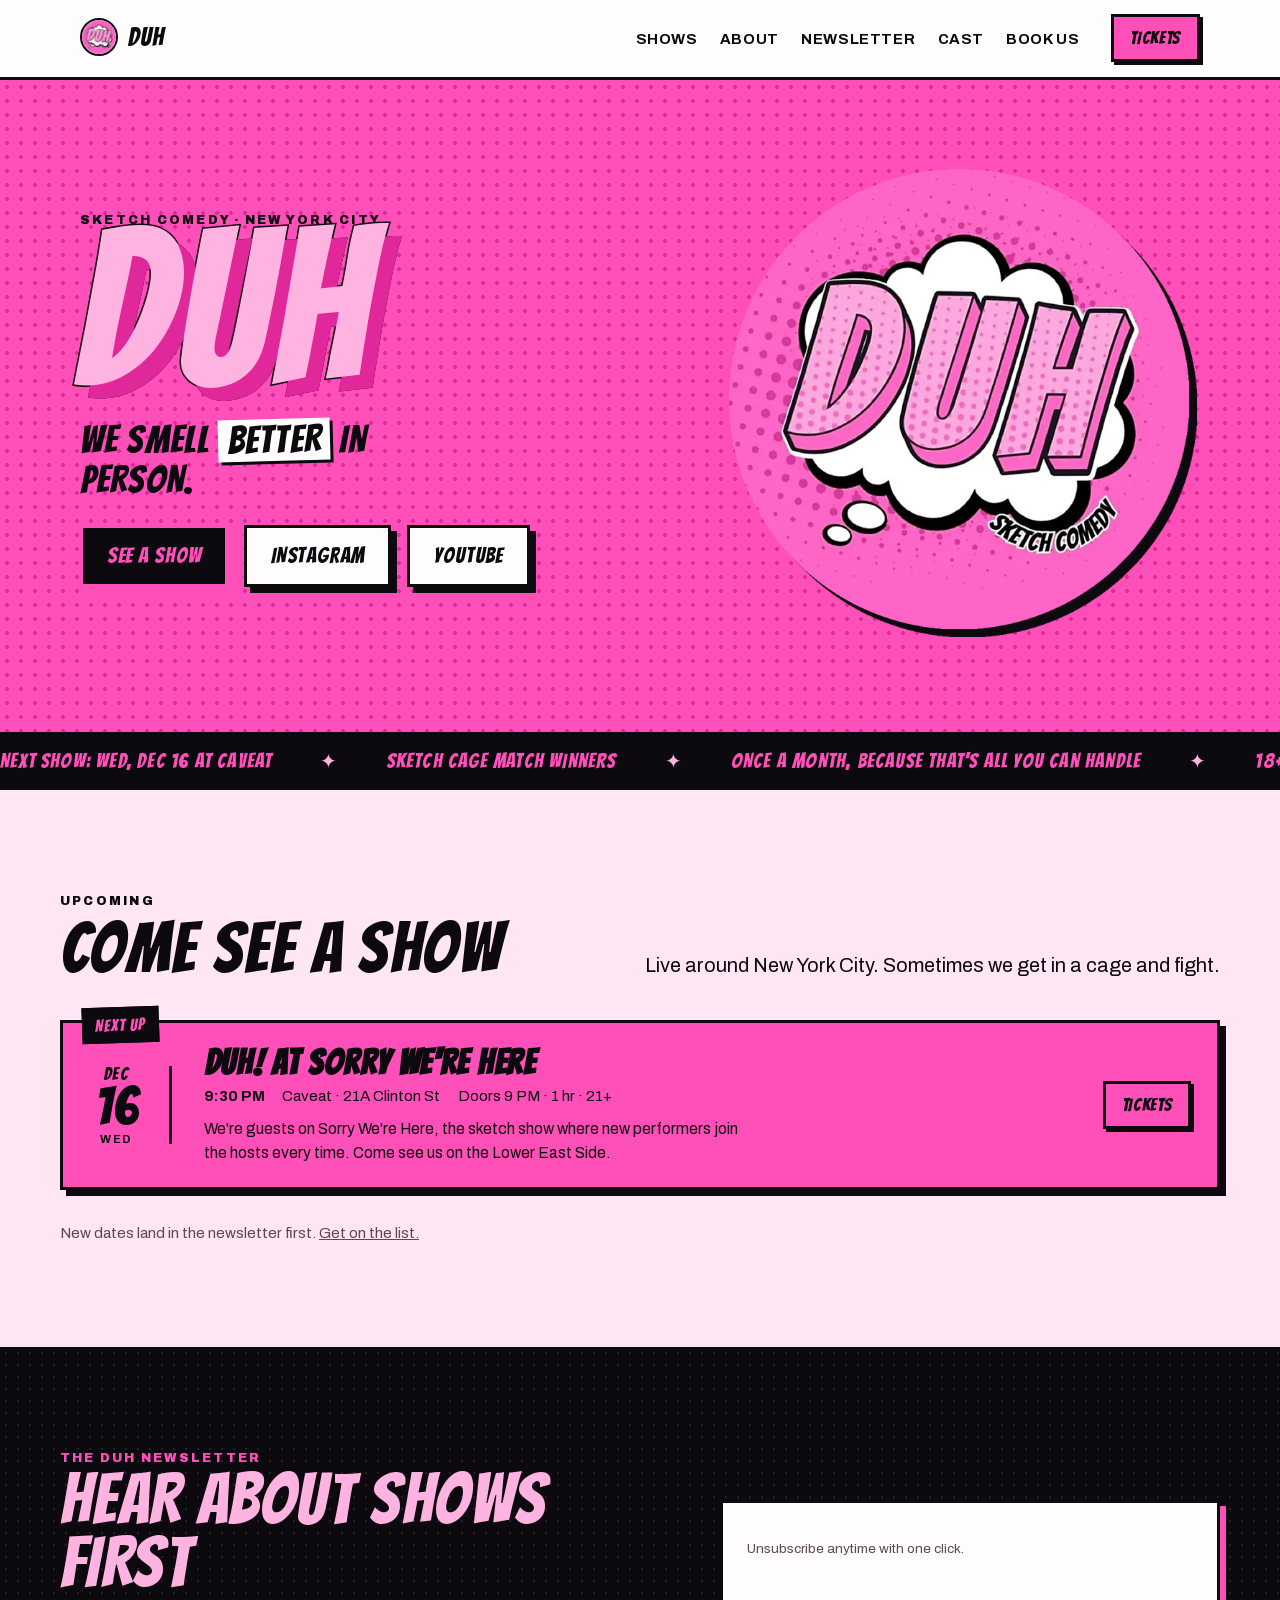
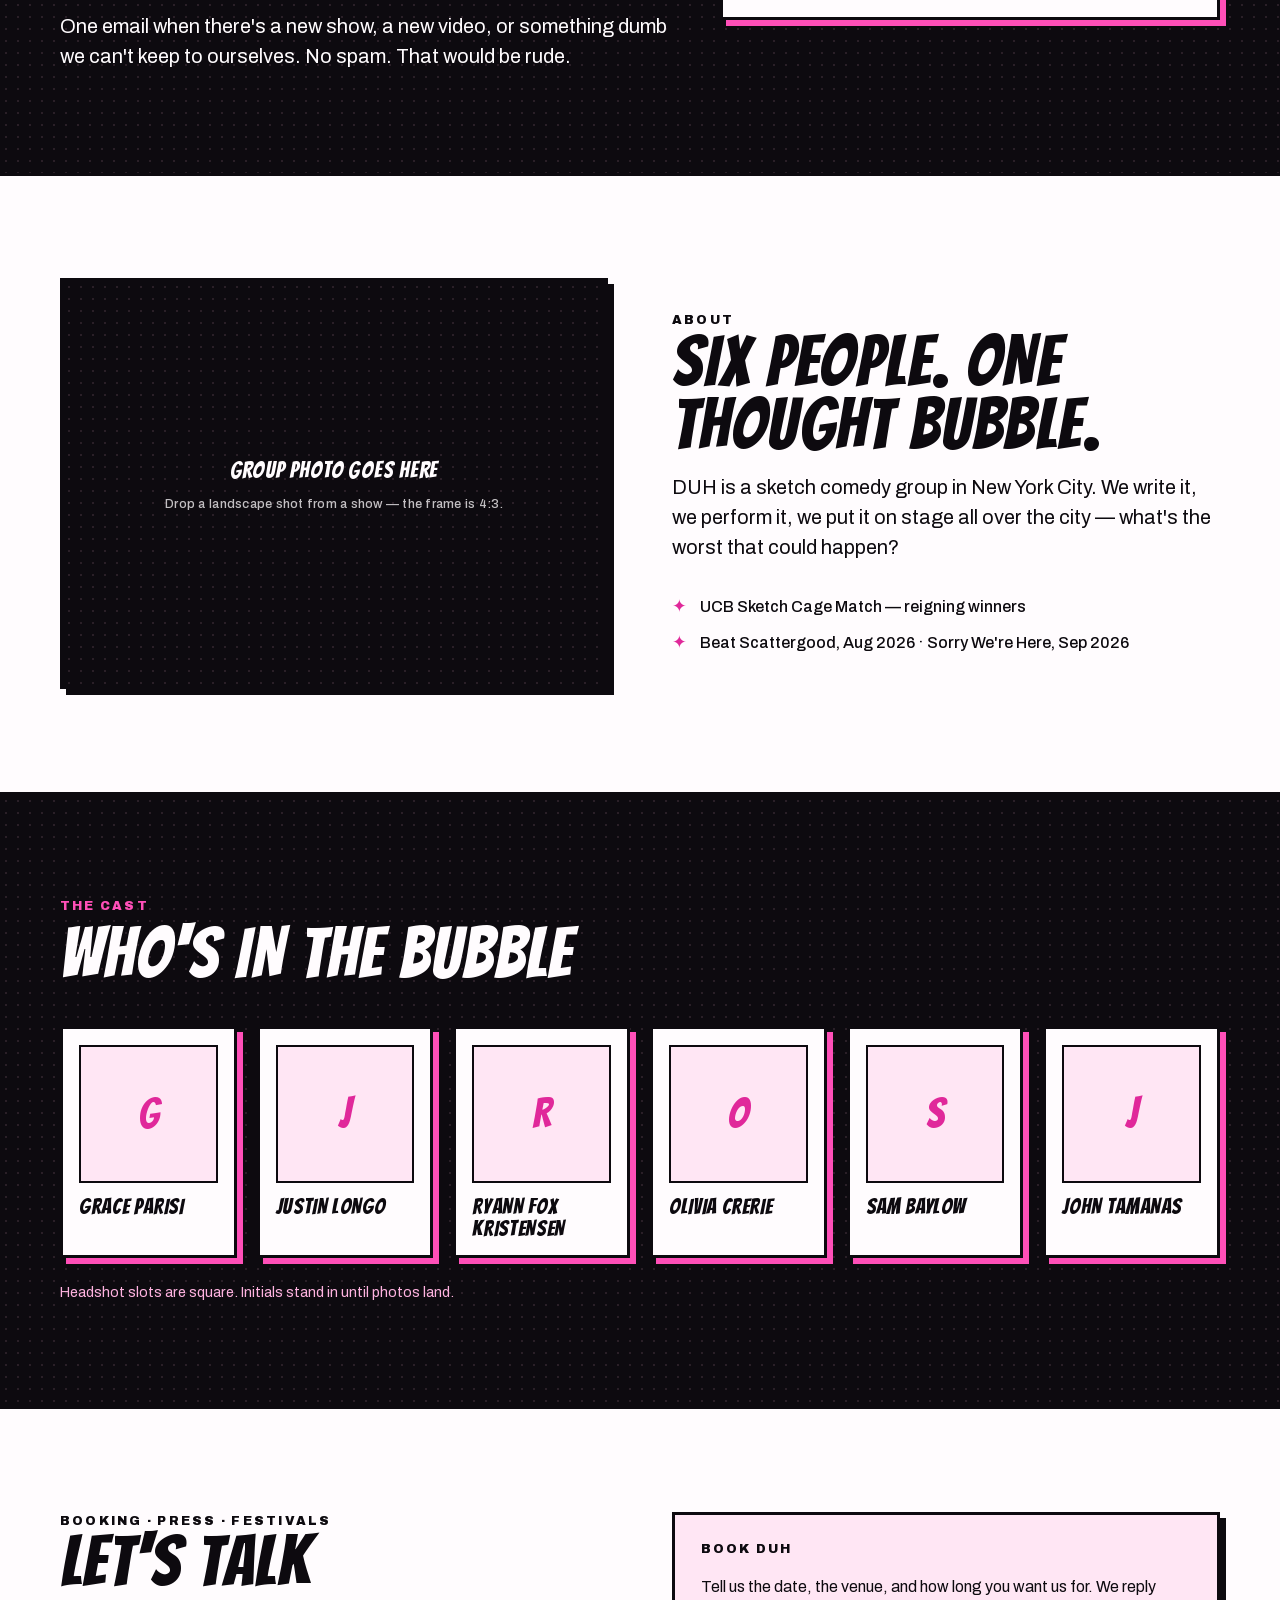
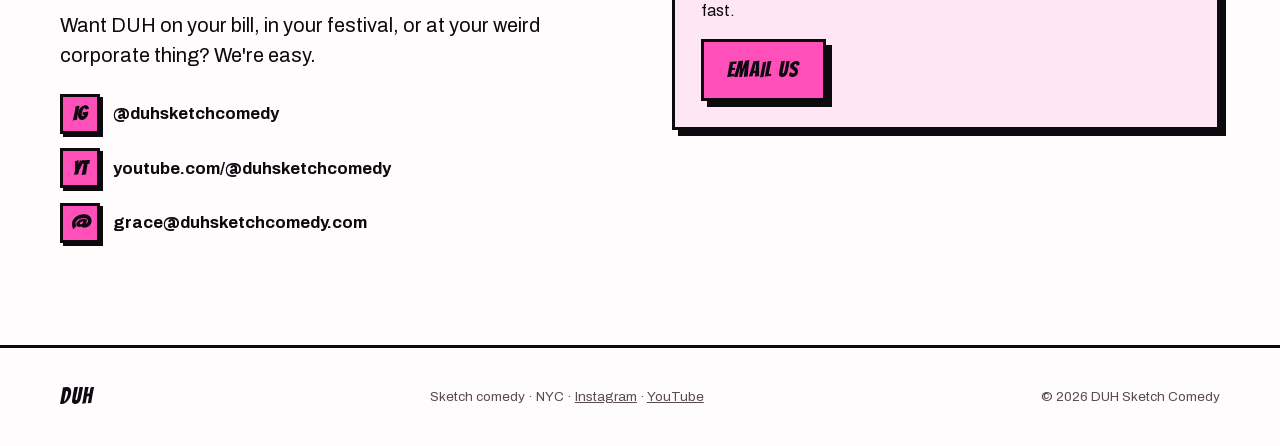
==== index.html @ 2ca90cf0 "Blog backend, hidden until the first post Posts are markdown files in posts/ listed in posts/posts.j" ====
<!doctype html>
<html lang="en">
<head>
<meta charset="utf-8">
<meta name="viewport" content="width=device-width, initial-scale=1">
<title>DUH — Sketch Comedy, NYC</title>
<meta name="description" content="DUH is a sketch comedy group in New York City. We smell better in person.">
<meta property="og:title" content="DUH — Sketch Comedy">
<meta property="og:description" content="We smell better in person. Sketch comedy, live in New York City.">
<link rel="icon" href="assets/favicon.png">
<meta name="theme-color" content="#FF4FB8">
<meta property="og:type" content="website">
<!-- Site address: duhsketchcomedy.com. Link previews need the full address. -->
<meta property="og:url" content="https://duhsketchcomedy.com/">
<meta property="og:image" content="https://duhsketchcomedy.com/assets/share.jpg">
<meta name="twitter:card" content="summary_large_image">
<link rel="preload" href="assets/bangers.woff2" as="font" type="font/woff2" crossorigin>
<link rel="preload" href="assets/archivo.woff2" as="font" type="font/woff2" crossorigin>
<style>
@font-face{font-family:'Archivo';font-style:normal;font-weight:400 900;font-stretch:100%;font-display:swap;src:url(assets/archivo.woff2) format('woff2');unicode-range:U+0000-00FF, U+0131, U+0152-0153, U+02BB-02BC, U+02C6, U+02DA, U+02DC, U+0304, U+0308, U+0329, U+2000-206F, U+20AC, U+2122, U+2191, U+2193, U+2212, U+2215, U+FEFF, U+FFFD}
@font-face{font-family:'Archivo';font-style:italic;font-weight:400;font-stretch:100%;font-display:swap;src:url(assets/archivo-italic.woff2) format('woff2');unicode-range:U+0000-00FF, U+0131, U+0152-0153, U+02BB-02BC, U+02C6, U+02DA, U+02DC, U+0304, U+0308, U+0329, U+2000-206F, U+20AC, U+2122, U+2191, U+2193, U+2212, U+2215, U+FEFF, U+FFFD}
@font-face{font-family:'Bangers';font-style:normal;font-weight:400;font-display:swap;src:url(assets/bangers.woff2) format('woff2');unicode-range:U+0000-00FF, U+0131, U+0152-0153, U+02BB-02BC, U+02C6, U+02DA, U+02DC, U+0304, U+0308, U+0329, U+2000-206F, U+20AC, U+2122, U+2191, U+2193, U+2212, U+2215, U+FEFF, U+FFFD}
</style>
<style>
/* ── tokens ─────────────────────────────────────────────────── */
:root{
  --pink:      #FF4FB8;   /* logo hot pink */
  --pink-deep: #E0289A;   /* halftone dot pink */
  --pink-pale: #FFB3E0;   /* letter fill */
  --pink-bg:   #FFE6F4;
  --ink:       #0D0A0F;
  --paper:     #FFFCFE;
  --muted:     #5A4A55;
  --line:      #0D0A0F;
  --lw:        3px;       /* comic outline weight */
  --shadow:    6px 6px 0 var(--ink);
  --shadow-sm: 3px 3px 0 var(--ink);
  --display:   'Bangers', 'Impact', sans-serif;
  --body:      'Archivo', system-ui, sans-serif;
  --max:       1160px;
}
*{box-sizing:border-box;margin:0;padding:0}
html{scroll-behavior:smooth;-webkit-text-size-adjust:100%}
@media (prefers-reduced-motion:reduce){html{scroll-behavior:auto}}
body{font-family:var(--body);color:var(--ink);background:var(--paper);line-height:1.5;overflow-x:hidden}
img{display:block;max-width:100%}
a{color:inherit}
::selection{background:var(--ink);color:var(--pink)}

/* halftone texture — the logo's dot field, as a CSS pattern */
.halftone{
  background-color:var(--pink);
  background-image:radial-gradient(var(--pink-deep) 1.6px, transparent 1.7px);
  background-size:14px 14px;
}
.halftone-dark{
  background-color:var(--ink);
  background-image:radial-gradient(#2a1f27 1.4px, transparent 1.5px);
  background-size:12px 12px;
}

/* ── type ───────────────────────────────────────────────────── */
.display{
  font-family:var(--display);
  font-weight:400;
  letter-spacing:.02em;
  line-height:.9;
  text-transform:uppercase;
}
/* comic outlined text: pale fill, ink stroke, hard pink drop */
.comic{
  color:var(--pink-pale);
  -webkit-text-stroke:var(--lw) var(--ink);
  paint-order:stroke fill;
  text-shadow:.06em .06em 0 var(--pink-deep), .06em .06em 0 var(--ink);
}
@supports not (paint-order:stroke fill){ .comic{-webkit-text-stroke:0;color:var(--ink)} }
.eyebrow{
  font-family:var(--body);font-weight:900;font-size:.78rem;letter-spacing:.18em;text-transform:uppercase;
}
h2.display{font-size:clamp(2.6rem,6vw,4.4rem)}
p.lede{font-size:clamp(1.05rem,1.6vw,1.25rem);max-width:56ch;text-wrap:pretty}

/* ── buttons ────────────────────────────────────────────────── */
.btn{
  display:inline-flex;align-items:center;gap:.5em;
  font-family:var(--display);font-size:1.35rem;letter-spacing:.04em;text-transform:uppercase;
  padding:.55em 1.1em;min-height:48px;
  background:var(--pink);color:var(--ink);text-decoration:none;
  border:var(--lw) solid var(--ink);box-shadow:var(--shadow);
  transition:transform .12s ease, box-shadow .12s ease;
  cursor:pointer;
}
.btn:hover{transform:translate(-2px,-2px);box-shadow:8px 8px 0 var(--ink)}
.btn:active{transform:translate(3px,3px);box-shadow:3px 3px 0 var(--ink)}
.btn:focus-visible{outline:3px solid var(--ink);outline-offset:3px}
.btn.ghost{background:var(--paper)}
.btn.ink{background:var(--ink);color:var(--pink);border-color:var(--pink);box-shadow:6px 6px 0 var(--pink)}
.btn.ink:hover{box-shadow:8px 8px 0 var(--pink)}
.btn.sm{font-size:1.1rem;padding:.45em .9em;min-height:44px;box-shadow:var(--shadow-sm)}
.btn.sm:hover{box-shadow:5px 5px 0 var(--ink)}

/* ── nav ────────────────────────────────────────────────────── */
.nav{
  position:sticky;top:0;z-index:50;
  background:var(--paper);border-bottom:var(--lw) solid var(--ink);
}
.nav .in{max-width:var(--max);margin:0 auto;padding:.7rem 1.25rem;display:flex;align-items:center;gap:1.5rem}
.nav .brand{display:flex;align-items:center;gap:.6rem;text-decoration:none;font-family:var(--display);font-size:1.6rem;letter-spacing:.04em}
.nav .brand img{width:38px;height:38px;border-radius:50%;border:2px solid var(--ink)}
.nav ul{list-style:none;display:flex;gap:1.4rem;margin-left:auto;font-weight:700;font-size:.92rem;letter-spacing:.04em;text-transform:uppercase}
.nav a:not(.btn){text-decoration:none;padding:.25em 0;border-bottom:3px solid transparent}
.nav a:not(.btn):hover{border-bottom-color:var(--pink)}
.nav .cta{margin-left:.5rem}
@media (max-width:760px){ .nav ul{display:none} .nav .cta{margin-left:auto} }

/* ── hero ───────────────────────────────────────────────────── */
.hero{position:relative;border-bottom:var(--lw) solid var(--ink);overflow:hidden}
.hero .in{
  max-width:var(--max);margin:0 auto;padding:clamp(3rem,7vw,6rem) 1.25rem clamp(3.5rem,8vw,7rem);
  display:grid;grid-template-columns:1.1fr .9fr;gap:3rem;align-items:center;
}
.hero h1{font-size:clamp(5.5rem,17vw,15rem);line-height:.82;margin:-.05em 0 .1em -.03em}
.hero .tag{font-family:var(--display);font-size:clamp(1.5rem,3.2vw,2.4rem);letter-spacing:.03em;line-height:1;text-transform:uppercase;color:var(--ink);margin-bottom:1.6rem;max-width:18ch}
.hero .tag em{font-style:normal;background:var(--paper);padding:.05em .25em;box-shadow:var(--shadow-sm);display:inline-block;transform:rotate(-1.5deg)}
.hero .actions{display:flex;flex-wrap:wrap;gap:1rem}
.hero .bubble{position:relative;justify-self:center;width:min(100%,460px);aspect-ratio:1}
.hero .bubble img{width:100%;height:100%;object-fit:contain;filter:drop-shadow(8px 8px 0 var(--ink))}
@media (max-width:860px){
  .hero .in{grid-template-columns:1fr;gap:2rem}
  .hero .bubble{width:min(70vw,340px);order:-1}
}

/* next-show ticker under hero */
.ticker{
  background:var(--ink);color:var(--pink);border-bottom:var(--lw) solid var(--ink);
  font-family:var(--display);font-size:1.25rem;letter-spacing:.06em;text-transform:uppercase;
  overflow:hidden;white-space:nowrap;
}
.ticker .track{display:inline-flex;gap:3rem;padding:.55em 0;animation:slide 28s linear infinite;will-change:transform}
.ticker .track span::after{content:"✦";margin-left:3rem;color:var(--pink-pale)}
@keyframes slide{to{transform:translateX(-50%)}}
@media (prefers-reduced-motion:reduce){.ticker .track{animation:none;padding-left:1.25rem}}

/* ── sections ───────────────────────────────────────────────── */
section{padding:clamp(3.5rem,8vw,6.5rem) 1.25rem}
section .in{max-width:var(--max);margin:0 auto}
.section-head{display:flex;align-items:flex-end;justify-content:space-between;gap:2rem;margin-bottom:2.5rem;flex-wrap:wrap}
.section-head .eyebrow{margin-bottom:.4rem}

/* ── shows ──────────────────────────────────────────────────── */
.shows{background:var(--pink-bg)}
.show-list{list-style:none;display:grid;gap:1.25rem}
.show{
  display:grid;grid-template-columns:auto 1fr auto;gap:1.5rem 2rem;align-items:center;
  background:var(--paper);border:var(--lw) solid var(--ink);box-shadow:var(--shadow);padding:1.4rem 1.6rem;
  transition:transform .12s ease, box-shadow .12s ease;
}
.show:hover{transform:translate(-2px,-2px);box-shadow:8px 8px 0 var(--ink)}
.show.next{background:var(--pink);position:relative}
.show.next::before{
  content:"Next up";position:absolute;top:-1rem;left:1.2rem;
  font-family:var(--display);font-size:1.05rem;letter-spacing:.06em;text-transform:uppercase;
  background:var(--ink);color:var(--pink);padding:.15em .6em;border:var(--lw) solid var(--ink);transform:rotate(-2deg);
}
.show .date{
  font-family:var(--display);line-height:.9;text-align:center;min-width:5.2rem;
  border-right:var(--lw) solid var(--ink);padding-right:1.5rem;
}
.show .date .m{display:block;font-size:1.1rem;letter-spacing:.1em}
.show .date .d{display:block;font-size:3.4rem}
.show .date .w{display:block;font-family:var(--body);font-weight:700;font-size:.72rem;letter-spacing:.14em;text-transform:uppercase;color:var(--muted);margin-top:.2rem}
.show.next .date .w{color:var(--ink)}
.show h3{font-family:var(--display);font-size:clamp(1.6rem,3vw,2.2rem);letter-spacing:.02em;line-height:.95;text-transform:uppercase;margin-bottom:.35rem}
.show .meta{font-size:.95rem;color:var(--muted);display:flex;flex-wrap:wrap;gap:.35rem 1.1rem}
.show.next .meta{color:var(--ink)}
.show .meta strong{font-weight:700;color:var(--ink)}
.show .blurb{margin-top:.6rem;font-size:.98rem;max-width:60ch;text-wrap:pretty}
@media (max-width:640px){
  .show{grid-template-columns:auto 1fr;padding:1.2rem 1.2rem}
  .show .date{min-width:4.2rem;padding-right:1rem}
  .show .date .d{font-size:2.6rem}
  .show > .btn{grid-column:1/-1;justify-content:center}
}
.shows .foot{margin-top:2rem;display:flex;flex-wrap:wrap;gap:1rem;align-items:center;font-size:.95rem;color:var(--muted)}

/* ── about ──────────────────────────────────────────────────── */
.about .in{display:grid;grid-template-columns:1fr 1fr;gap:4rem;align-items:center}
.about .photo{
  aspect-ratio:4/3;border:var(--lw) solid var(--ink);box-shadow:var(--shadow);
  display:grid;place-items:center;text-align:center;padding:2rem;
  font-family:var(--display);font-size:1.4rem;letter-spacing:.04em;text-transform:uppercase;color:var(--paper);
}
.about .photo small{display:block;font-family:var(--body);font-weight:500;font-size:.8rem;letter-spacing:.02em;text-transform:none;opacity:.75;margin-top:.5rem}
.about .body p+p{margin-top:1rem}
.cred{margin-top:2rem;display:grid;gap:.6rem;padding-left:0;list-style:none}
.cred li{display:flex;gap:.8rem;align-items:baseline;font-weight:500}
.cred li::before{content:"✦";color:var(--pink-deep);font-size:1.1rem}
@media (max-width:860px){ .about .in{grid-template-columns:1fr;gap:2.5rem} }

/* ── cast ───────────────────────────────────────────────────── */
.cast{border-top:var(--lw) solid var(--ink);border-bottom:var(--lw) solid var(--ink)}
.cast .in{color:var(--paper)}
.cast .eyebrow{color:var(--pink)}
.cast-grid{display:grid;grid-template-columns:repeat(auto-fit,minmax(160px,1fr));gap:1.25rem;list-style:none}
.member{
  background:var(--paper);color:var(--ink);border:var(--lw) solid var(--ink);box-shadow:6px 6px 0 var(--pink);
  padding:1rem;transition:transform .12s ease, box-shadow .12s ease;
}
.member:hover{transform:translate(-2px,-2px) rotate(-1deg);box-shadow:8px 8px 0 var(--pink)}
.member .face{
  aspect-ratio:1;background:var(--pink-bg);border:2px solid var(--ink);margin-bottom:.8rem;
  display:grid;place-items:center;font-family:var(--display);font-size:2.6rem;color:var(--pink-deep);
}
.member .name{font-family:var(--display);font-size:1.35rem;letter-spacing:.03em;text-transform:uppercase;line-height:1}
.cast .note{margin-top:1.5rem;font-size:.9rem;color:var(--pink-pale)}

/* ── contact ────────────────────────────────────────────────── */
.contact .in{display:grid;grid-template-columns:1fr 1fr;gap:4rem;align-items:start}
.contact form{display:grid;gap:1rem}
.contact label{font-weight:700;font-size:.85rem;letter-spacing:.06em;text-transform:uppercase;display:grid;gap:.4rem}
.contact input,.contact textarea{
  font:inherit;font-size:1rem;padding:.75rem .9rem;border:var(--lw) solid var(--ink);background:var(--paper);
  box-shadow:var(--shadow-sm);width:100%;min-height:48px;
}
.contact textarea{min-height:140px;resize:vertical}
.contact input:focus,.contact textarea:focus{outline:none;box-shadow:var(--shadow-sm),0 0 0 3px var(--pink)}
.contact .hint{font-size:.85rem;color:var(--muted)}
.socials{list-style:none;display:grid;gap:.9rem;margin-top:1.5rem}
.socials a{display:flex;align-items:center;gap:.8rem;text-decoration:none;font-weight:700;font-size:1.05rem}
.socials a:hover{color:var(--pink-deep)}
.socials .ic{width:40px;height:40px;border:var(--lw) solid var(--ink);display:grid;place-items:center;background:var(--pink);box-shadow:var(--shadow-sm);font-family:var(--display);font-size:1.2rem}
@media (max-width:860px){ .contact .in{grid-template-columns:1fr;gap:2.5rem} }

/* ── footer ─────────────────────────────────────────────────── */
footer{border-top:var(--lw) solid var(--ink);padding:2rem 1.25rem;font-size:.85rem;color:var(--muted)}
footer .in{max-width:var(--max);margin:0 auto;display:flex;flex-wrap:wrap;justify-content:space-between;gap:1rem;align-items:center}
footer .word{font-family:var(--display);font-size:1.4rem;color:var(--ink);letter-spacing:.04em}

/* ── mailing list ───────────────────────────────────────────── */
.list{border-bottom:var(--lw) solid var(--ink)}
.list .in{display:grid;grid-template-columns:1.1fr .9fr;gap:3rem;align-items:center}
.list h2{color:var(--pink-pale)}
.list .lede{color:var(--paper);margin-top:1rem}
.signup{display:grid;gap:1rem;background:var(--paper);border:var(--lw) solid var(--ink);box-shadow:6px 6px 0 var(--pink);padding:1.5rem}
.signup label{font-weight:700;font-size:.85rem;letter-spacing:.06em;text-transform:uppercase;display:grid;gap:.4rem}
.signup input{font:inherit;font-size:1rem;padding:.75rem .9rem;border:var(--lw) solid var(--ink);background:var(--paper);box-shadow:var(--shadow-sm);width:100%;min-height:48px}
.signup input:focus{outline:none;box-shadow:var(--shadow-sm),0 0 0 3px var(--pink)}
.signup .hint{font-size:.85rem;color:var(--muted)}
.signup .msg{font-weight:700;min-height:1.5em}
.signup .msg.ok{color:#0a7a3a}.signup .msg.err{color:#b0003a}
.hp{position:absolute;left:-9999px}
[hidden]{display:none!important}
.kit-embed{background:var(--paper);border:var(--lw) solid var(--ink);box-shadow:6px 6px 0 var(--pink);padding:1.5rem;min-height:120px}
/* Kit's embedded form, restyled to match the site. !important beats Kit's own inline styles. */
#kit-embed .formkit-form{max-width:none!important;width:100%!important;background:transparent!important;border:0!important;box-shadow:none!important;padding:0!important;margin:0!important;font-family:var(--body)!important}
#kit-embed .formkit-form [data-style]{padding:0!important}
#kit-embed .formkit-fields{display:grid!important;gap:1rem!important;margin:0!important}
#kit-embed .formkit-field,#kit-embed .formkit-submit{margin:0!important;flex:1 1 auto!important}
#kit-embed .formkit-input{font:inherit!important;font-family:var(--body)!important;font-size:1rem!important;color:var(--ink)!important;background:var(--paper)!important;border:var(--lw) solid var(--ink)!important;border-radius:0!important;box-shadow:var(--shadow-sm)!important;padding:.75rem .9rem!important;min-height:48px!important;width:100%!important}
#kit-embed .formkit-input::placeholder{color:#6b6070!important;opacity:1!important}
#kit-embed .formkit-input:focus{outline:none!important;box-shadow:var(--shadow-sm),0 0 0 3px var(--pink)!important}
#kit-embed .formkit-submit{font-family:var(--display)!important;font-size:1.35rem!important;letter-spacing:.04em!important;text-transform:uppercase!important;color:var(--ink)!important;background:var(--pink)!important;border:var(--lw) solid var(--ink)!important;border-radius:0!important;box-shadow:var(--shadow)!important;min-height:48px!important;padding:0!important;width:100%!important;cursor:pointer!important;transition:transform .12s ease, box-shadow .12s ease!important}
#kit-embed .formkit-submit > span{padding:.55em 1.1em!important;font-weight:400!important;background:transparent!important}
#kit-embed .formkit-submit:hover{transform:translate(-2px,-2px)!important;box-shadow:8px 8px 0 var(--ink)!important}
#kit-embed .formkit-submit:active{transform:translate(3px,3px)!important;box-shadow:3px 3px 0 var(--ink)!important}
#kit-embed .formkit-alert{font-family:var(--body)!important;font-weight:700!important;border-radius:0!important;border:var(--lw) solid var(--ink)!important;margin:0 0 1rem!important;padding:.75rem 1rem!important;list-style:none!important}
#kit-embed .formkit-alert-error{background:var(--pink-bg)!important;color:#b0003a!important}
#kit-embed .formkit-alert-success{background:var(--pink)!important;color:var(--ink)!important;font-family:var(--display)!important;font-weight:400!important;font-size:1.6rem!important;letter-spacing:.03em!important;text-align:center!important;box-shadow:var(--shadow-sm)!important}
#kit-embed .formkit-powered-by-convertkit-container{margin:1rem 0 0!important;justify-content:center!important;opacity:.6}
#kit-embed .formkit-powered-by-convertkit{color:var(--ink)!important;font-family:var(--body)!important}
.kit-embed .hint{font-size:.85rem;color:var(--muted);margin-top:.75rem}
@media (max-width:860px){ .list .in{grid-template-columns:1fr;gap:2rem} }
.empty{background:var(--paper);border:var(--lw) dashed var(--ink);padding:1.6rem;font-weight:500}
.contact .card{background:var(--pink-bg);border:var(--lw) solid var(--ink);box-shadow:var(--shadow);padding:1.6rem;display:grid;gap:1rem;justify-items:start}
.sr{position:absolute;width:1px;height:1px;overflow:hidden;clip:rect(0 0 0 0)}
</style>
</head>
<body>

<nav class="nav" aria-label="Primary">
  <div class="in">
    <a class="brand" href="#top"><img src="assets/logo-small.webp" alt="" width="38" height="38">DUH</a>
    <ul>
      <li><a href="#shows">Shows</a></li>
      <li><a href="#about">About</a></li>
      <li id="nav-blog" hidden><a href="/blog/">Blog</a></li>
      <li><a href="#list">Newsletter</a></li>
      <li><a href="#cast">Cast</a></li>
      <li><a href="#contact">Book us</a></li>
    </ul>
    <a class="btn sm cta" href="#shows">Tickets</a>
  </div>
</nav>

<header class="hero halftone" id="top">
  <div class="in">
    <div>
      <p class="eyebrow">Sketch comedy · New York City</p>
      <h1 class="display comic">Duh</h1>
      <p class="tag">We smell <em>better</em> in person.</p>
      <div class="actions">
        <a class="btn ink" href="#shows">See a show</a>
        <a class="btn ghost" href="https://www.instagram.com/duhsketchcomedy/" target="_blank" rel="noopener">Instagram</a>
        <a class="btn ghost" href="https://www.youtube.com/@duhsketchcomedy" target="_blank" rel="noopener">YouTube</a>
      </div>
    </div>
    <div class="bubble">
      <img src="assets/logo.webp" alt="DUH Sketch Comedy logo — the word DUH in a comic thought bubble" width="900" height="900">
    </div>
  </div>
</header>

<div class="ticker" aria-hidden="true">
  <div class="track">
    <span class="tk-next">Live in NYC</span><span>Sketch Cage Match winners</span><span>Once a month, because that's all you can handle</span><span>18+</span>
    <span class="tk-next">Live in NYC</span><span>Sketch Cage Match winners</span><span>Once a month, because that's all you can handle</span><span>18+</span>
  </div>
</div>

<section class="shows" id="shows">
  <div class="in">
    <div class="section-head">
      <div>
        <p class="eyebrow">Upcoming</p>
        <h2 class="display">Come see a show</h2>
      </div>
      <p class="lede">Live around New York City. Sometimes we get in a cage and fight.</p>
    </div>

    <ol class="show-list" id="show-list" aria-live="polite">
      <li class="empty">Loading shows…</li>
    </ol>

    <div class="foot">
      <span>New dates land in the newsletter first. <a href="#list">Get on the list.</a></span>
    </div>
  </div>
</section>

<section class="list halftone-dark" id="list">
  <div class="in">
    <div>
      <p class="eyebrow" style="color:var(--pink)">The duh newsletter</p>
      <h2 class="display">Hear about shows first</h2>
      <p class="lede">One email when there's a new show, a new video, or something dumb we can't keep to ourselves. No spam. That would be rude.</p>
    </div>
    <!--
      MAILING LIST (Kit). Two ways, set in the SETTINGS block near the bottom:
      - KIT_EMBED_SRC + KIT_EMBED_UID (Kit's JavaScript embed) shows Kit's own form in the slot below. On now.
      - KIT_FORM_ACTION (the action="..." address from Kit's HTML embed) uses the site's own styled form instead,
        and wins when set.
    -->
    <div class="kit-embed" id="kit-embed" hidden></div>
    <form class="signup" id="signup" method="post" novalidate>
      <label>First name <input type="text" name="fields[first_name]" autocomplete="given-name"></label>
      <label>Email <input type="email" name="email_address" required autocomplete="email"></label>
      <label class="hp" aria-hidden="true">Leave this empty <input type="text" name="website" tabindex="-1" autocomplete="off"></label>
      <button class="btn" type="submit">Sign me up</button>
      <p class="msg" role="status"></p>
      <p class="hint">Unsubscribe anytime with one click.</p>
    </form>
  </div>
</section>

<section class="about" id="about">
  <div class="in">
    <div class="photo halftone-dark">
      <div>Group photo goes here<small>Drop a landscape shot from a show — the frame is 4:3.</small></div>
    </div>
    <div class="body">
      <p class="eyebrow">About</p>
      <h2 class="display">Six people. One thought bubble.</h2>
      <p class="lede" style="margin-top:1rem">DUH is a sketch comedy group in New York City. We write it, we perform it, we put it on stage all over the city — what's the worst that could happen?</p>
      <ul class="cred">
        <li>UCB Sketch Cage Match — reigning winners</li>
        <li>Beat Scattergood, Aug 2026 · Sorry We're Here, Sep 2026</li>
      </ul>
    </div>
  </div>
</section>

<section class="cast halftone-dark" id="cast">
  <div class="in">
    <div class="section-head">
      <div>
        <p class="eyebrow">The cast</p>
        <h2 class="display" style="color:var(--paper)">Who's in the bubble</h2>
      </div>
    </div>
    <ul class="cast-grid">
      <li class="member"><div class="face">G</div><div class="name">Grace Parisi</div></li>
      <li class="member"><div class="face">J</div><div class="name">Justin Longo</div></li>
      <li class="member"><div class="face">R</div><div class="name">Ryann Fox Kristensen</div></li>
      <li class="member"><div class="face">O</div><div class="name">Olivia Crerie</div></li>
      <li class="member"><div class="face">S</div><div class="name">Sam Baylow</div></li>
      <li class="member"><div class="face">J</div><div class="name">John Tamanas</div></li>
    </ul>
    <p class="note">Headshot slots are square. Initials stand in until photos land.</p>
  </div>
</section>

<section class="contact" id="contact">
  <div class="in">
    <div>
      <p class="eyebrow">Booking · Press · Festivals</p>
      <h2 class="display">Let's talk</h2>
      <p class="lede" style="margin-top:1rem">Want DUH on your bill, in your festival, or at your weird corporate thing? We're easy.</p>
      <ul class="socials">
        <li><a href="https://www.instagram.com/duhsketchcomedy/" target="_blank" rel="noopener"><span class="ic">IG</span>@duhsketchcomedy</a></li>
        <li><a href="https://www.youtube.com/@duhsketchcomedy" target="_blank" rel="noopener"><span class="ic">YT</span>youtube.com/@duhsketchcomedy</a></li>
        <li data-email-item hidden><a data-email-link href="#"><span class="ic">@</span><span data-email-text></span></a></li>
      </ul>
    </div>
    <div class="card">
      <p class="eyebrow">Book duh</p>
      <p>Tell us the date, the venue, and how long you want us for. We reply fast.</p>
      <a class="btn" data-email-link data-email-subject="Booking duh" data-email-item hidden href="#">Email us</a>
      <a class="btn" data-no-email href="https://www.instagram.com/duhsketchcomedy/" target="_blank" rel="noopener">DM us on Instagram</a>
    </div>
  </div>
</section>

<footer>
  <div class="in">
    <span class="word">DUH</span>
    <span>Sketch comedy · NYC · <a href="https://www.instagram.com/duhsketchcomedy/" target="_blank" rel="noopener">Instagram</a> · <a href="https://www.youtube.com/@duhsketchcomedy" target="_blank" rel="noopener">YouTube</a></span>
    <span>© <span id="yr">2026</span> DUH Sketch Comedy</span>
  </div>
</footer>

<script>
/* ── SETTINGS ──────────────────────────────────────────────────
   KIT_FORM_ACTION: the form address from Kit's "HTML" embed code,
   the action="..." part, e.g. https://app.kit.com/forms/1234567/subscriptions
   When set, the site's own styled form is used.
   KIT_EMBED_SRC / KIT_EMBED_UID: Kit's JavaScript embed. Used while
   KIT_FORM_ACTION is ''. It shows Kit's own form in the newsletter box. */
const KIT_FORM_ACTION = '';
const KIT_EMBED_SRC = 'https://duh-sketch-comedy.kit.com/941860c676/index.js';
const KIT_EMBED_UID = '941860c676';
/* CONTACT_EMAIL: duh's own email address. The "Email us" button and the
   email line under Booking stay hidden while this is ''.             */
const CONTACT_EMAIL = 'grace@duhsketchcomedy.com';
/* ───────────────────────────────────────────────────────────── */

document.getElementById('yr').textContent = new Date().getFullYear();

/* Contact email: shown only once CONTACT_EMAIL is set */
if(CONTACT_EMAIL){
  document.querySelectorAll('[data-email-link]').forEach(a => {
    const subj = a.getAttribute('data-email-subject');
    a.href = 'mailto:' + CONTACT_EMAIL + (subj ? '?subject=' + encodeURIComponent(subj) : '');
  });
  document.querySelectorAll('[data-email-text]').forEach(el => el.textContent = CONTACT_EMAIL);
  document.querySelectorAll('[data-email-item]').forEach(el => el.hidden = false);
  document.querySelectorAll('[data-no-email]').forEach(el => el.hidden = true);
}

/* Shows: read from shows.json. Edit that file, not this script.
   Shows dated before today (New York time) hide themselves, and the
   first upcoming confirmed show is marked "Next up".               */
(function(){
  const list = document.getElementById('show-list');
  const esc = s => String(s ?? '').replace(/[&<>"']/g, c => ({'&':'&amp;','<':'&lt;','>':'&gt;','"':'&quot;',"'":'&#39;'}[c]));
  const safeUrl = u => /^https:\/\//i.test(u || '') ? u : '';
  const todayNY = new Intl.DateTimeFormat('en-CA',{timeZone:'America/New_York'}).format(new Date()); // YYYY-MM-DD

  function render(data){
    const shows = (data.shows || [])
      .filter(s => s.confirmed !== false && /^\d{4}-\d{2}-\d{2}$/.test(s.date) && s.date >= todayNY)
      .sort((a,b) => (a.date + (a.sort||'')).localeCompare(b.date + (b.sort||'')));
    if(!shows.length){
      list.innerHTML = '<li class="empty">No dates on the board right now. <a href="#list">Join the newsletter</a> and you\'ll hear the second we book one.</li>';
      return;
    }
    list.innerHTML = shows.map((s,i) => {
      const d = new Date(s.date + 'T12:00:00');
      const m = d.toLocaleString('en-US',{month:'short'});
      const w = d.toLocaleString('en-US',{weekday:'short'});
      const url = safeUrl(s.tickets);
      const where = [s.venue, s.address].filter(Boolean).join(' · ');
      return `<li class="show${i===0?' next':''}">
        <div class="date"><span class="m">${esc(m)}</span><span class="d">${d.getDate()}</span><span class="w">${esc(w)}</span></div>
        <div>
          <h3>${esc(s.title || 'duh live')}</h3>
          <p class="meta">${s.time?`<strong>${esc(s.time)}</strong>`:''} ${where?`<span>${esc(where)}</span>`:''} ${s.details?`<span>${esc(s.details)}</span>`:''}</p>
          ${s.blurb?`<p class="blurb">${esc(s.blurb)}</p>`:''}
        </div>
        ${url?`<a class="btn sm${i===0?'':' ghost'}" href="${esc(url)}" target="_blank" rel="noopener">Tickets</a>`:''}
      </li>`;
    }).join('');
    const n = shows[0], nd = new Date(n.date + 'T12:00:00');
    const tk = `Next show: ${nd.toLocaleString('en-US',{weekday:'short',month:'short',day:'numeric'})}${n.venue?' at '+n.venue:''}`;
    document.querySelectorAll('.tk-next').forEach(el => el.textContent = tk);
  }

  fetch('shows.json', {cache:'no-cache'})
    .then(r => { if(!r.ok) throw new Error(r.status); return r.json(); })
    .then(render)
    .catch(() => {
      list.innerHTML = '<li class="empty">Show dates go up on <a href="https://www.instagram.com/duhsketchcomedy/" target="_blank" rel="noopener">Instagram</a> too.</li>';
    });
})();

/* Newsletter signup → Kit */
(function(){
  const f = document.getElementById('signup'); if(!f) return;
  if(!KIT_FORM_ACTION && KIT_EMBED_SRC){              // use Kit's own embedded form
    const slot = document.getElementById('kit-embed');
    const sc = document.createElement('script');
    sc.async = true; sc.src = KIT_EMBED_SRC; sc.setAttribute('data-uid', KIT_EMBED_UID);
    slot.appendChild(sc); slot.hidden = false; f.hidden = true;
    const hint = document.createElement('p'); hint.className = 'hint';
    hint.textContent = 'Unsubscribe anytime with one click.'; slot.appendChild(hint);
    // Put the site's own wording on Kit's form once it appears.
    const tidy = () => {
      const kf = slot.querySelector('.formkit-form'); if(!kf) return;
      const em = kf.querySelector('input[name="email_address"]'); if(em) em.placeholder = 'Your email';
      const sp = kf.querySelector('.formkit-submit > span'); if(sp && sp.textContent !== 'Sign me up') sp.textContent = 'Sign me up';
      if(kf.nextSibling !== hint) slot.appendChild(hint);
    };
    new MutationObserver(tidy).observe(slot, {childList:true, subtree:true});
    // If Kit's form hasn't shown up after 8 seconds (blocked script, slow network), offer Kit's own signup page.
    setTimeout(() => {
      if(document.querySelector('form.formkit-form, [data-uid="' + KIT_EMBED_UID + '"]:not(script), #kit-embed iframe')) return;
      const page = KIT_EMBED_SRC.replace(/\/index\.js$/, '');
      slot.innerHTML = '<p style="font-weight:700;margin:0 0 1rem">Get on the list:</p>' +
        '<a class="btn" href="' + page + '" target="_blank" rel="noopener">Sign me up</a>';
    }, 8000);
    return;
  }
  const msg = f.querySelector('.msg');
  const say = (t,cls) => { msg.textContent = t; msg.className = 'msg ' + (cls||''); };
  f.addEventListener('submit', async e => {
    e.preventDefault();
    if(f.elements.namedItem('website').value) return;                       // bot trap
    const email = f.elements.namedItem('email_address').value.trim();
    if(!/^[^@\s]+@[^@\s]+\.[^@\s]+$/.test(email)){ say('That email looks off. Try again?','err'); return; }
    if(!KIT_FORM_ACTION){ say('Signup opens soon. Follow us on Instagram in the meantime.','err'); return; }
    const btn = f.querySelector('button'); btn.disabled = true; say('Signing you up…');
    try{
      const r = await fetch(KIT_FORM_ACTION, {
        method:'POST', headers:{'Accept':'application/json'}, body:new FormData(f)
      });
      if(!r.ok) throw new Error(r.status);
      f.reset(); say("You're in. Check your inbox to confirm.",'ok');
      btn.disabled = false;
    }catch(err){
      // If the browser blocks the background request, send the form the old way (opens Kit's thank-you page).
      f.action = KIT_FORM_ACTION; f.target = '_blank'; HTMLFormElement.prototype.submit.call(f);
      say("Almost done: confirm in the tab that just opened.",'ok'); btn.disabled = false;
    }
  });
})();
</script>

<script>
/* Blog link: stays hidden until posts/posts.json has a live post (not a draft, date arrived). */
fetch('/posts/posts.json',{cache:'no-cache'}).then(function(r){return r.ok?r.json():{posts:[]}}).then(function(d){
  var d0=new Date(),t=d0.getFullYear()+'-'+String(d0.getMonth()+1).padStart(2,'0')+'-'+String(d0.getDate()).padStart(2,'0');
  if((d.posts||[]).some(function(p){return p&&p.slug&&p.title&&p.date&&!p.draft&&p.date<=t;})) document.getElementById('nav-blog').hidden=false;
}).catch(function(){});
</script>
</body>
</html>
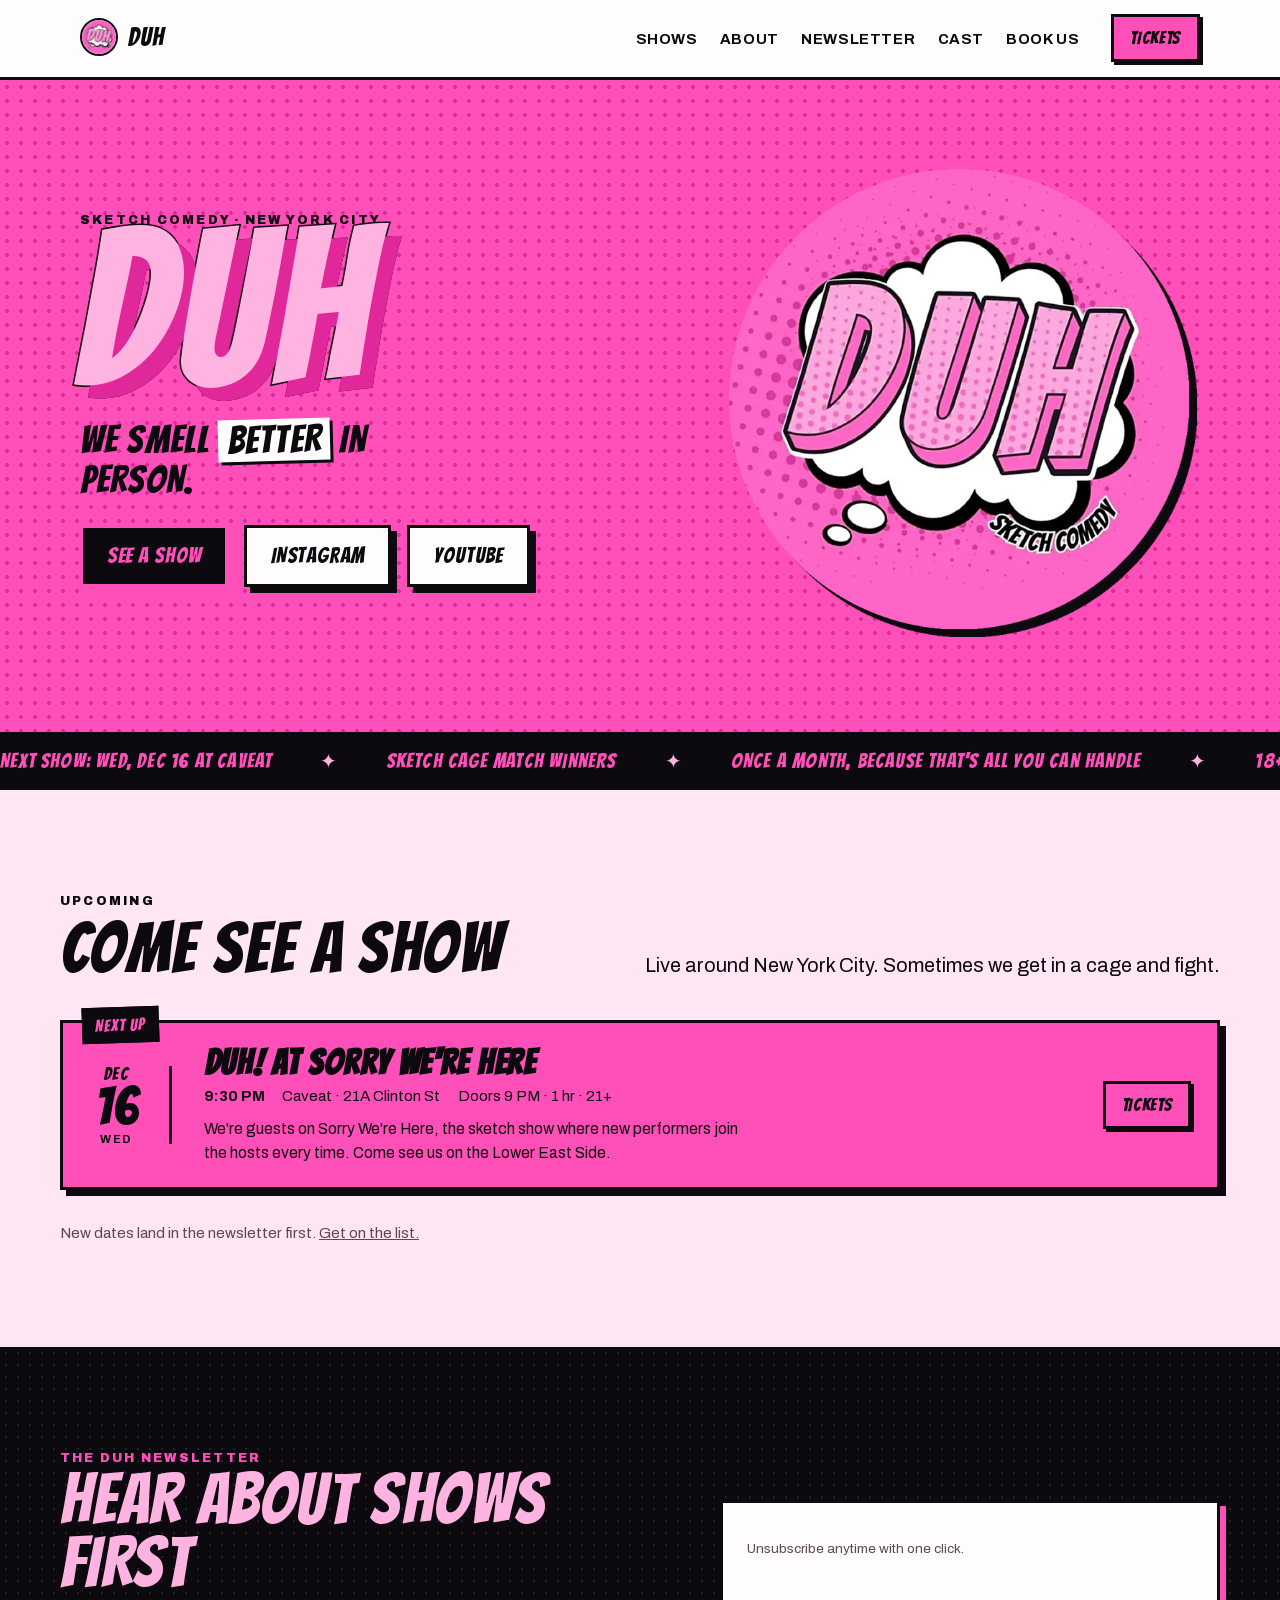
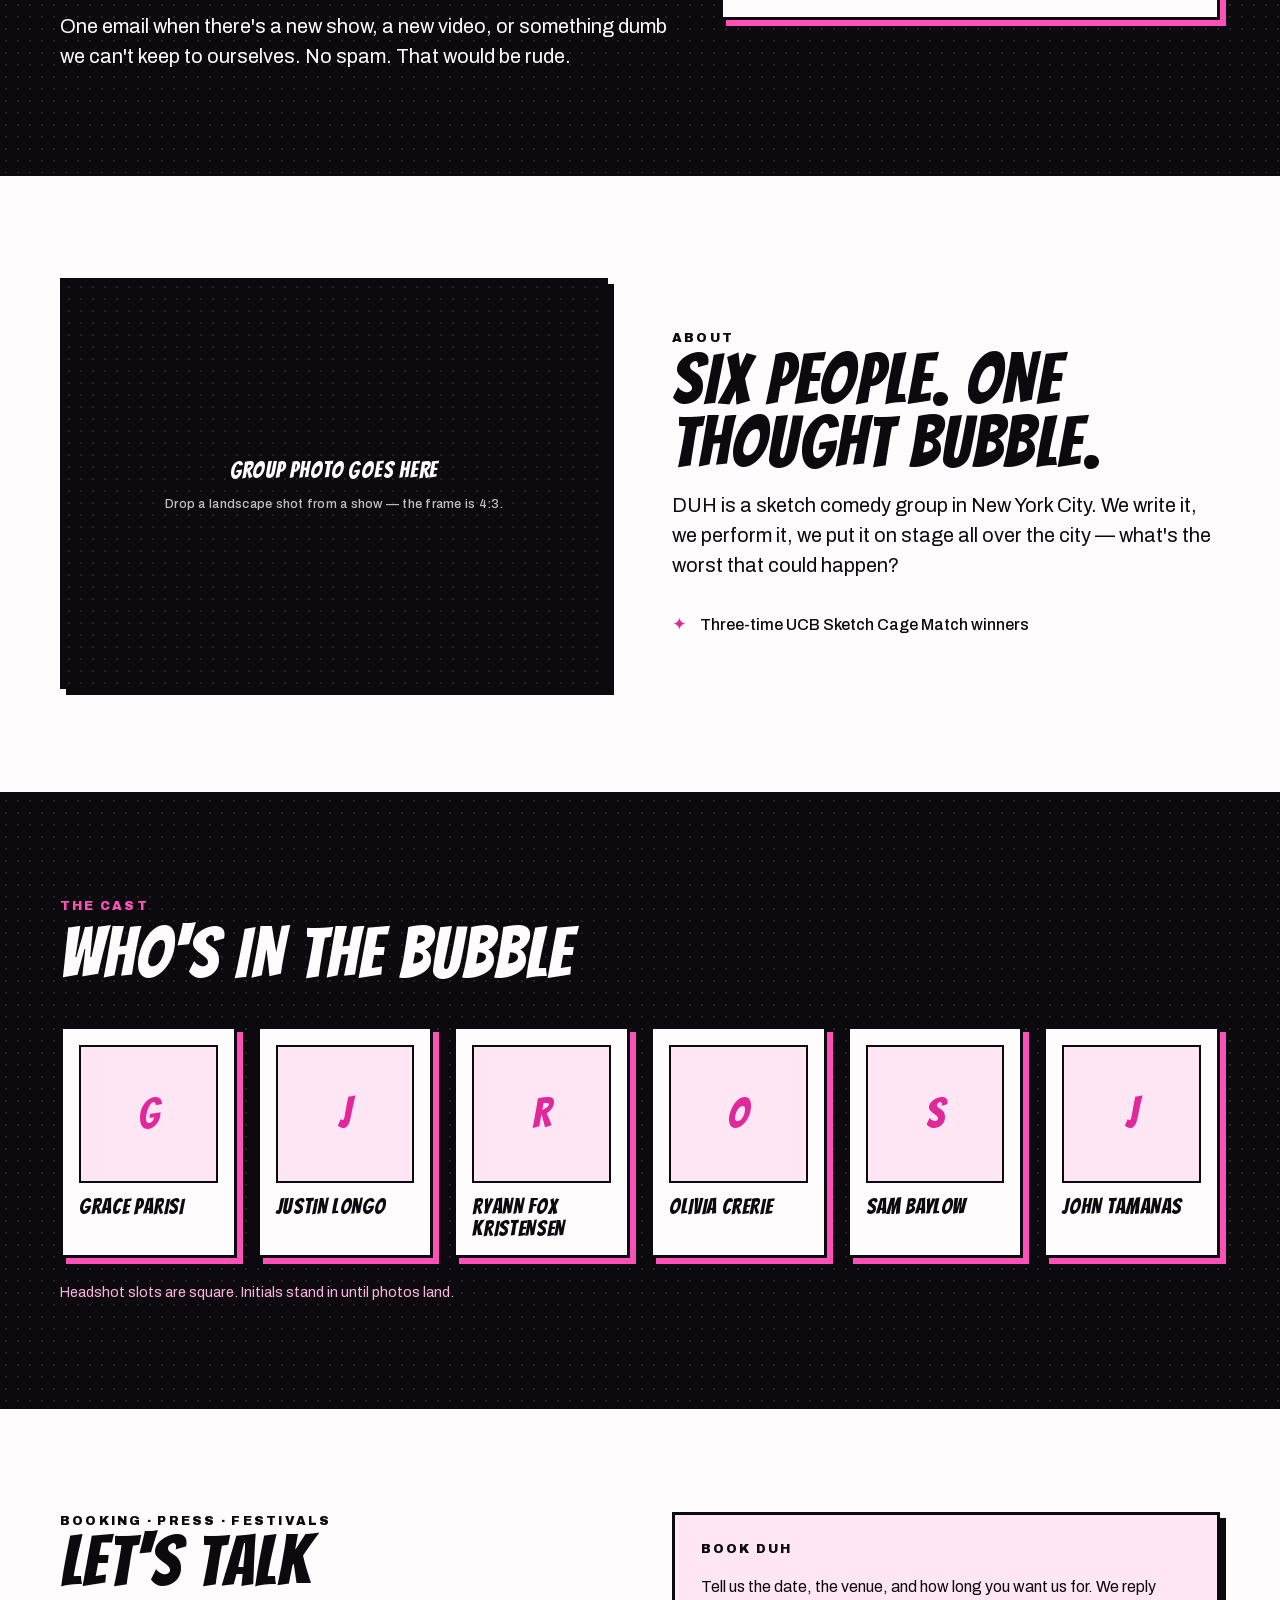
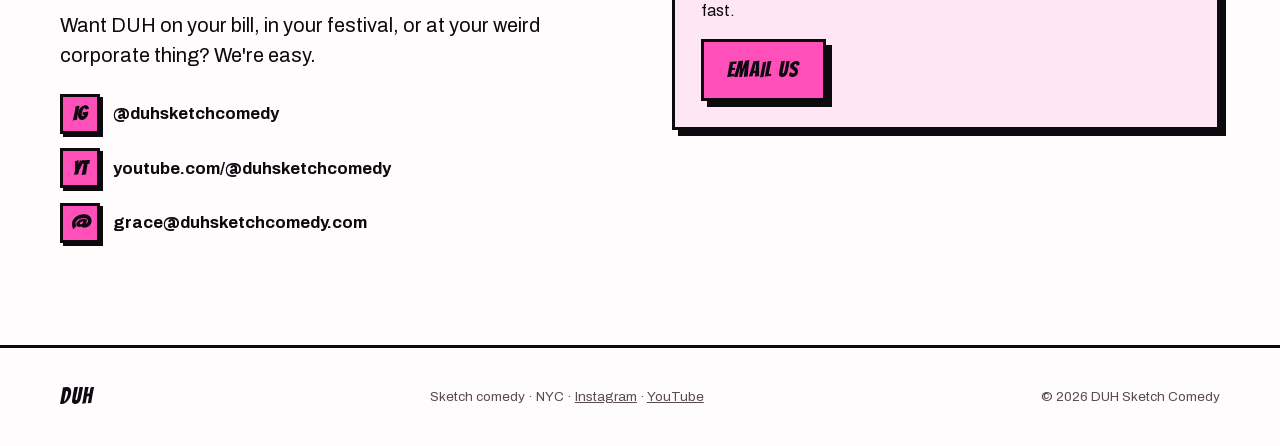
==== commit 6864ca59: "Credits: three-time Sketch Cage Match winners Co-Authored-By: Claude Opus 5.5 <noreply@anthropic.com" ====
--- a/index.html
+++ b/index.html
@@ -373,8 +373,7 @@
       <h2 class="display">Six people. One thought bubble.</h2>
       <p class="lede" style="margin-top:1rem">DUH is a sketch comedy group in New York City. We write it, we perform it, we put it on stage all over the city — what's the worst that could happen?</p>
       <ul class="cred">
-        <li>UCB Sketch Cage Match — reigning winners</li>
-        <li>Beat Scattergood, Aug 2026 · Sorry We're Here, Sep 2026</li>
+        <li>Three-time UCB Sketch Cage Match winners</li>
       </ul>
     </div>
   </div>
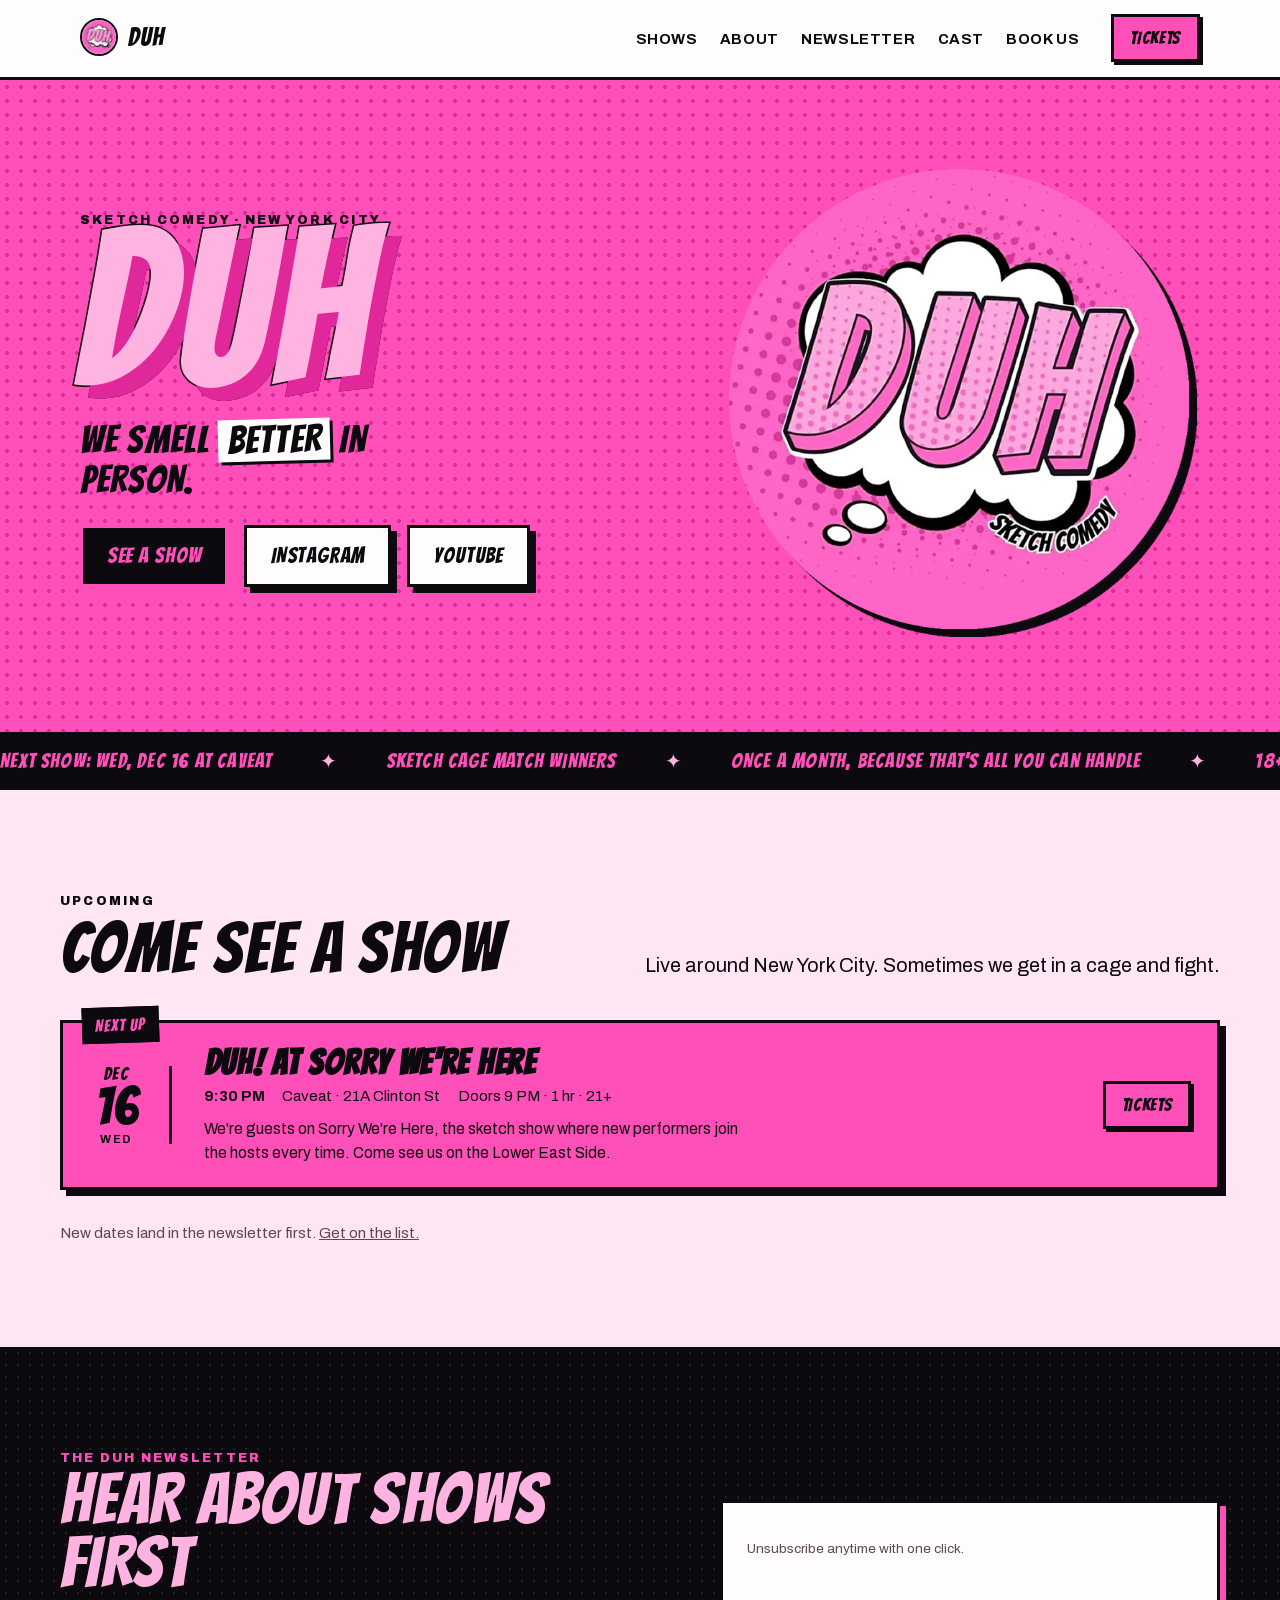
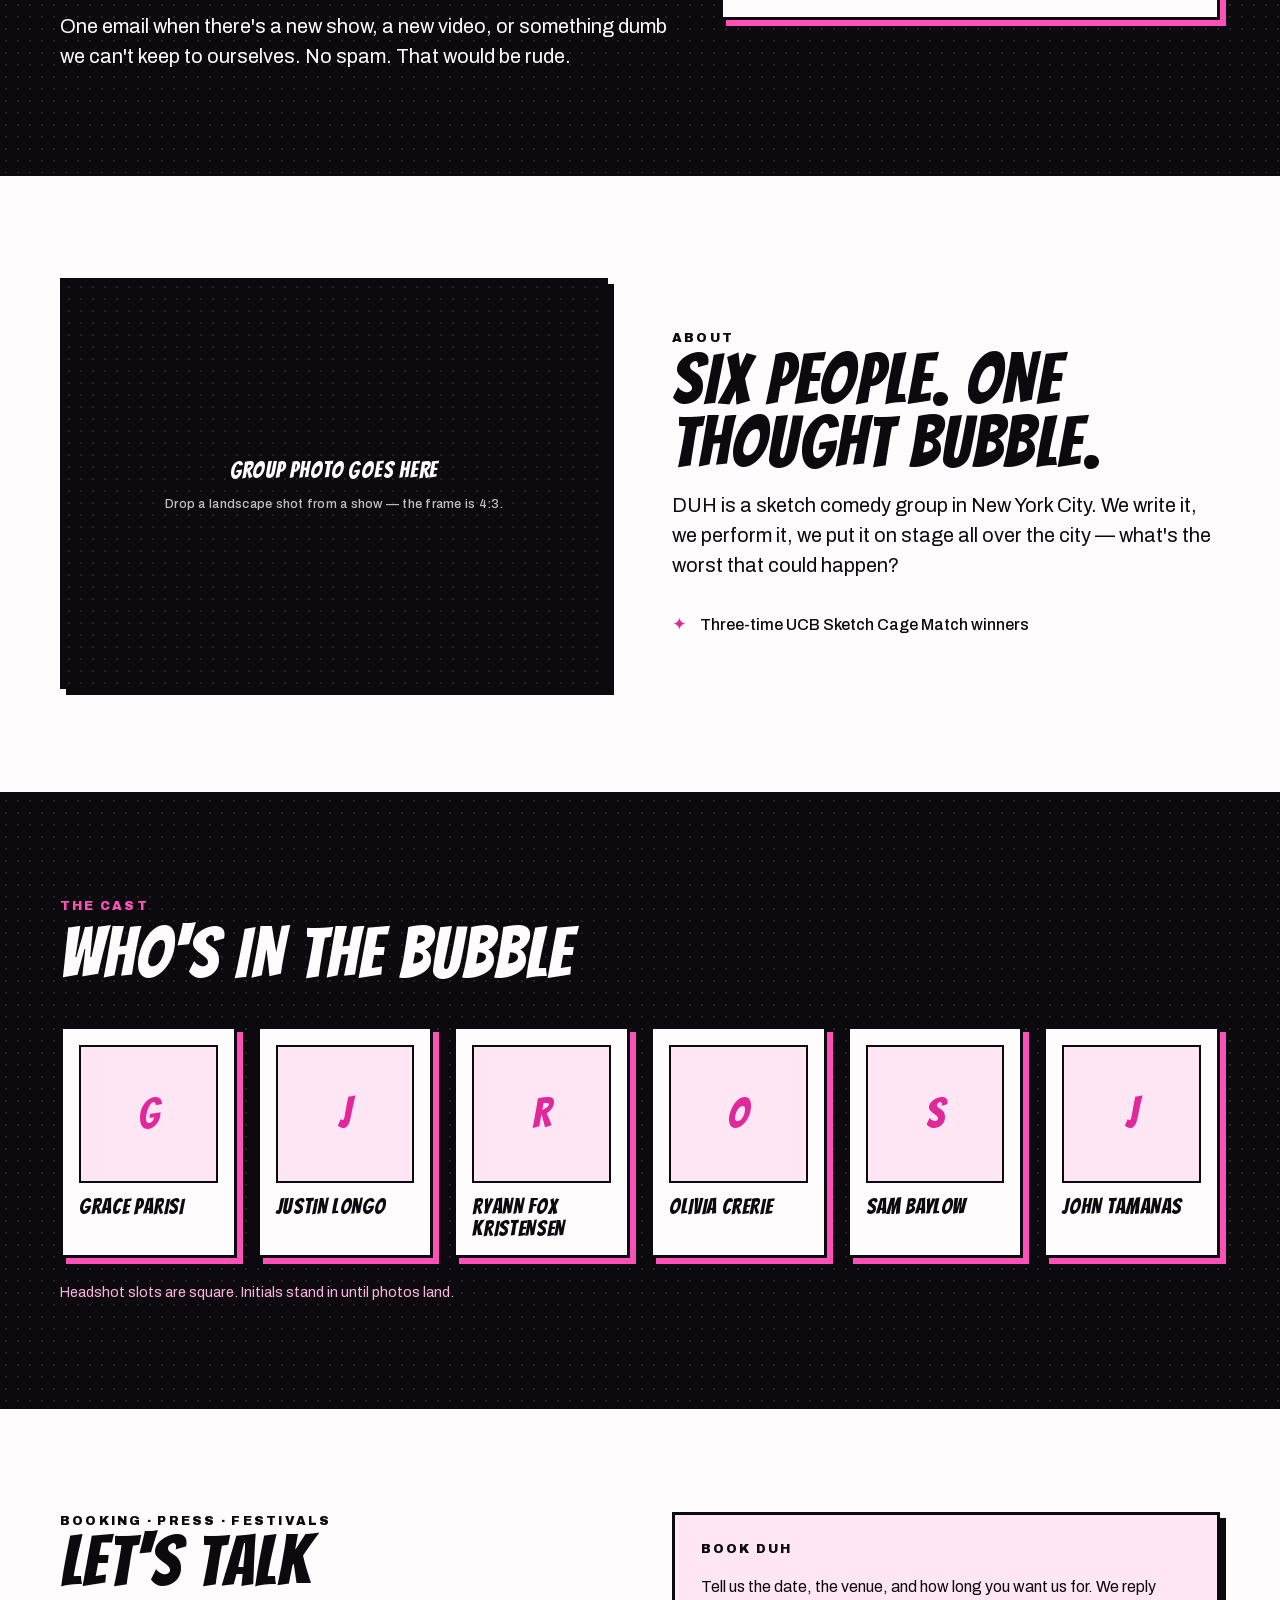
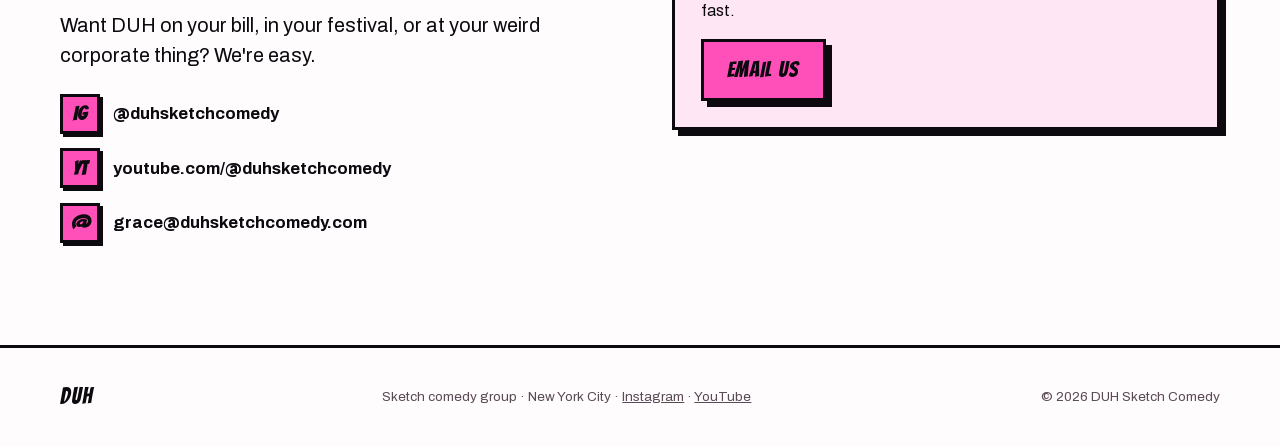
==== commit 4d33387d: "SEO: show pages, sitemap, structured data, robots.txt, 404 Adds scripts/build_seo.py and a workflow " ====
--- a/index.html
+++ b/index.html
@@ -3,16 +3,23 @@
 <head>
 <meta charset="utf-8">
 <meta name="viewport" content="width=device-width, initial-scale=1">
-<title>DUH — Sketch Comedy, NYC</title>
-<meta name="description" content="DUH is a sketch comedy group in New York City. We smell better in person.">
-<meta property="og:title" content="DUH — Sketch Comedy">
+<title>DUH Sketch Comedy | Live Comedy Shows in New York City</title>
+<meta name="description" content="DUH is a NYC sketch comedy group and three-time UCB Sketch Cage Match winner. Live comedy shows in Manhattan and Brooklyn. We smell better in person.">
+<link rel="canonical" href="https://duhsketchcomedy.com/">
+<meta property="og:site_name" content="DUH">
+<meta property="og:locale" content="en_US">
+<meta property="og:title" content="DUH — Sketch Comedy in New York City">
 <meta property="og:description" content="We smell better in person. Sketch comedy, live in New York City.">
 <link rel="icon" href="assets/favicon.png">
+<link rel="apple-touch-icon" href="assets/apple-touch-icon.png">
 <meta name="theme-color" content="#FF4FB8">
 <meta property="og:type" content="website">
 <!-- Site address: duhsketchcomedy.com. Link previews need the full address. -->
 <meta property="og:url" content="https://duhsketchcomedy.com/">
 <meta property="og:image" content="https://duhsketchcomedy.com/assets/share.jpg">
+<meta property="og:image:width" content="1200">
+<meta property="og:image:height" content="630">
+<meta property="og:image:alt" content="DUH, sketch comedy in New York City">
 <meta name="twitter:card" content="summary_large_image">
 <link rel="preload" href="assets/bangers.woff2" as="font" type="font/woff2" crossorigin>
 <link rel="preload" href="assets/archivo.woff2" as="font" type="font/woff2" crossorigin>
@@ -40,6 +47,7 @@
   --max:       1160px;
 }
 *{box-sizing:border-box;margin:0;padding:0}
+.sr-only{position:absolute;width:1px;height:1px;padding:0;margin:-1px;overflow:hidden;clip:rect(0,0,0,0);white-space:nowrap;border:0}
 html{scroll-behavior:smooth;-webkit-text-size-adjust:100%}
 @media (prefers-reduced-motion:reduce){html{scroll-behavior:auto}}
 body{font-family:var(--body);color:var(--ink);background:var(--paper);line-height:1.5;overflow-x:hidden}
@@ -172,6 +180,8 @@
 .show .date .w{display:block;font-family:var(--body);font-weight:700;font-size:.72rem;letter-spacing:.14em;text-transform:uppercase;color:var(--muted);margin-top:.2rem}
 .show.next .date .w{color:var(--ink)}
 .show h3{font-family:var(--display);font-size:clamp(1.6rem,3vw,2.2rem);letter-spacing:.02em;line-height:.95;text-transform:uppercase;margin-bottom:.35rem}
+.show h3 a{text-decoration:none}
+.show h3 a:hover,.show h3 a:focus-visible{text-decoration:underline;text-decoration-thickness:3px;text-decoration-color:var(--pink)}
 .show .meta{font-size:.95rem;color:var(--muted);display:flex;flex-wrap:wrap;gap:.35rem 1.1rem}
 .show.next .meta{color:var(--ink)}
 .show .meta strong{font-weight:700;color:var(--ink)}
@@ -275,6 +285,87 @@
 .contact .card{background:var(--pink-bg);border:var(--lw) solid var(--ink);box-shadow:var(--shadow);padding:1.6rem;display:grid;gap:1rem;justify-items:start}
 .sr{position:absolute;width:1px;height:1px;overflow:hidden;clip:rect(0 0 0 0)}
 </style>
+<!-- seo:start (generated by scripts/build_seo.py from this page: edit the page, not this block) -->
+<script type="application/ld+json">
+{
+  "@context": "https://schema.org",
+  "@graph": [
+    {
+      "@type": "WebSite",
+      "@id": "https://duhsketchcomedy.com/#website",
+      "url": "https://duhsketchcomedy.com/",
+      "name": "DUH",
+      "alternateName": [
+        "duh",
+        "DUH Sketch Comedy",
+        "duh sketch comedy"
+      ],
+      "publisher": {
+        "@id": "https://duhsketchcomedy.com/#duh"
+      }
+    },
+    {
+      "@type": "PerformingGroup",
+      "@id": "https://duhsketchcomedy.com/#duh",
+      "name": "DUH",
+      "alternateName": [
+        "duh",
+        "DUH Sketch Comedy",
+        "duh sketch comedy"
+      ],
+      "url": "https://duhsketchcomedy.com/",
+      "logo": "https://duhsketchcomedy.com/assets/icon-512.png",
+      "image": "https://duhsketchcomedy.com/assets/share.jpg",
+      "description": "DUH is a NYC sketch comedy group and three-time UCB Sketch Cage Match winner. Live comedy shows in Manhattan and Brooklyn. We smell better in person.",
+      "genre": "Sketch comedy",
+      "areaServed": {
+        "@type": "City",
+        "name": "New York City"
+      },
+      "location": {
+        "@type": "Place",
+        "address": {
+          "@type": "PostalAddress",
+          "addressLocality": "New York",
+          "addressRegion": "NY",
+          "addressCountry": "US"
+        }
+      },
+      "sameAs": [
+        "https://www.instagram.com/duhsketchcomedy/",
+        "https://www.youtube.com/@duhsketchcomedy"
+      ],
+      "member": [
+        {
+          "@type": "Person",
+          "name": "Grace Parisi"
+        },
+        {
+          "@type": "Person",
+          "name": "Justin Longo"
+        },
+        {
+          "@type": "Person",
+          "name": "Ryann Fox Kristensen"
+        },
+        {
+          "@type": "Person",
+          "name": "Olivia Crerie"
+        },
+        {
+          "@type": "Person",
+          "name": "Sam Baylow"
+        },
+        {
+          "@type": "Person",
+          "name": "John Tamanas"
+        }
+      ]
+    }
+  ]
+}
+</script>
+<!-- seo:end -->
 </head>
 <body>
 
@@ -297,7 +388,7 @@
   <div class="in">
     <div>
       <p class="eyebrow">Sketch comedy · New York City</p>
-      <h1 class="display comic">Duh</h1>
+      <h1 class="display comic">Duh<span class="sr-only"> sketch comedy, New York City</span></h1>
       <p class="tag">We smell <em>better</em> in person.</p>
       <div class="actions">
         <a class="btn ink" href="#shows">See a show</a>
@@ -423,7 +514,7 @@
 <footer>
   <div class="in">
     <span class="word">DUH</span>
-    <span>Sketch comedy · NYC · <a href="https://www.instagram.com/duhsketchcomedy/" target="_blank" rel="noopener">Instagram</a> · <a href="https://www.youtube.com/@duhsketchcomedy" target="_blank" rel="noopener">YouTube</a></span>
+    <span>Sketch comedy group · New York City · <a href="https://www.instagram.com/duhsketchcomedy/" target="_blank" rel="noopener">Instagram</a> · <a href="https://www.youtube.com/@duhsketchcomedy" target="_blank" rel="noopener">YouTube</a></span>
     <span>© <span id="yr">2026</span> DUH Sketch Comedy</span>
   </div>
 </footer>
@@ -463,6 +554,9 @@
   const list = document.getElementById('show-list');
   const esc = s => String(s ?? '').replace(/[&<>"']/g, c => ({'&':'&amp;','<':'&lt;','>':'&gt;','"':'&quot;',"'":'&#39;'}[c]));
   const safeUrl = u => /^https:\/\//i.test(u || '') ? u : '';
+  /* Each show has its own page at /shows/<id>/, made by scripts/build_seo.py. Must match show_id() there. */
+  const slug = v => String(v || '').normalize('NFKD').replace(/[\u0300-\u036f]/g,'').toLowerCase().replace(/[^a-z0-9]+/g,'-').replace(/^-+|-+$/g,'');
+  const showId = s => s.slug ? slug(s.slug) : s.date + '-' + (slug(s.venue || s.title) || 'show');
   const todayNY = new Intl.DateTimeFormat('en-CA',{timeZone:'America/New_York'}).format(new Date()); // YYYY-MM-DD
 
   function render(data){
@@ -482,7 +576,7 @@
       return `<li class="show${i===0?' next':''}">
         <div class="date"><span class="m">${esc(m)}</span><span class="d">${d.getDate()}</span><span class="w">${esc(w)}</span></div>
         <div>
-          <h3>${esc(s.title || 'duh live')}</h3>
+          <h3><a href="/shows/${esc(showId(s))}/">${esc(s.title || 'duh live')}</a></h3>
           <p class="meta">${s.time?`<strong>${esc(s.time)}</strong>`:''} ${where?`<span>${esc(where)}</span>`:''} ${s.details?`<span>${esc(s.details)}</span>`:''}</p>
           ${s.blurb?`<p class="blurb">${esc(s.blurb)}</p>`:''}
         </div>
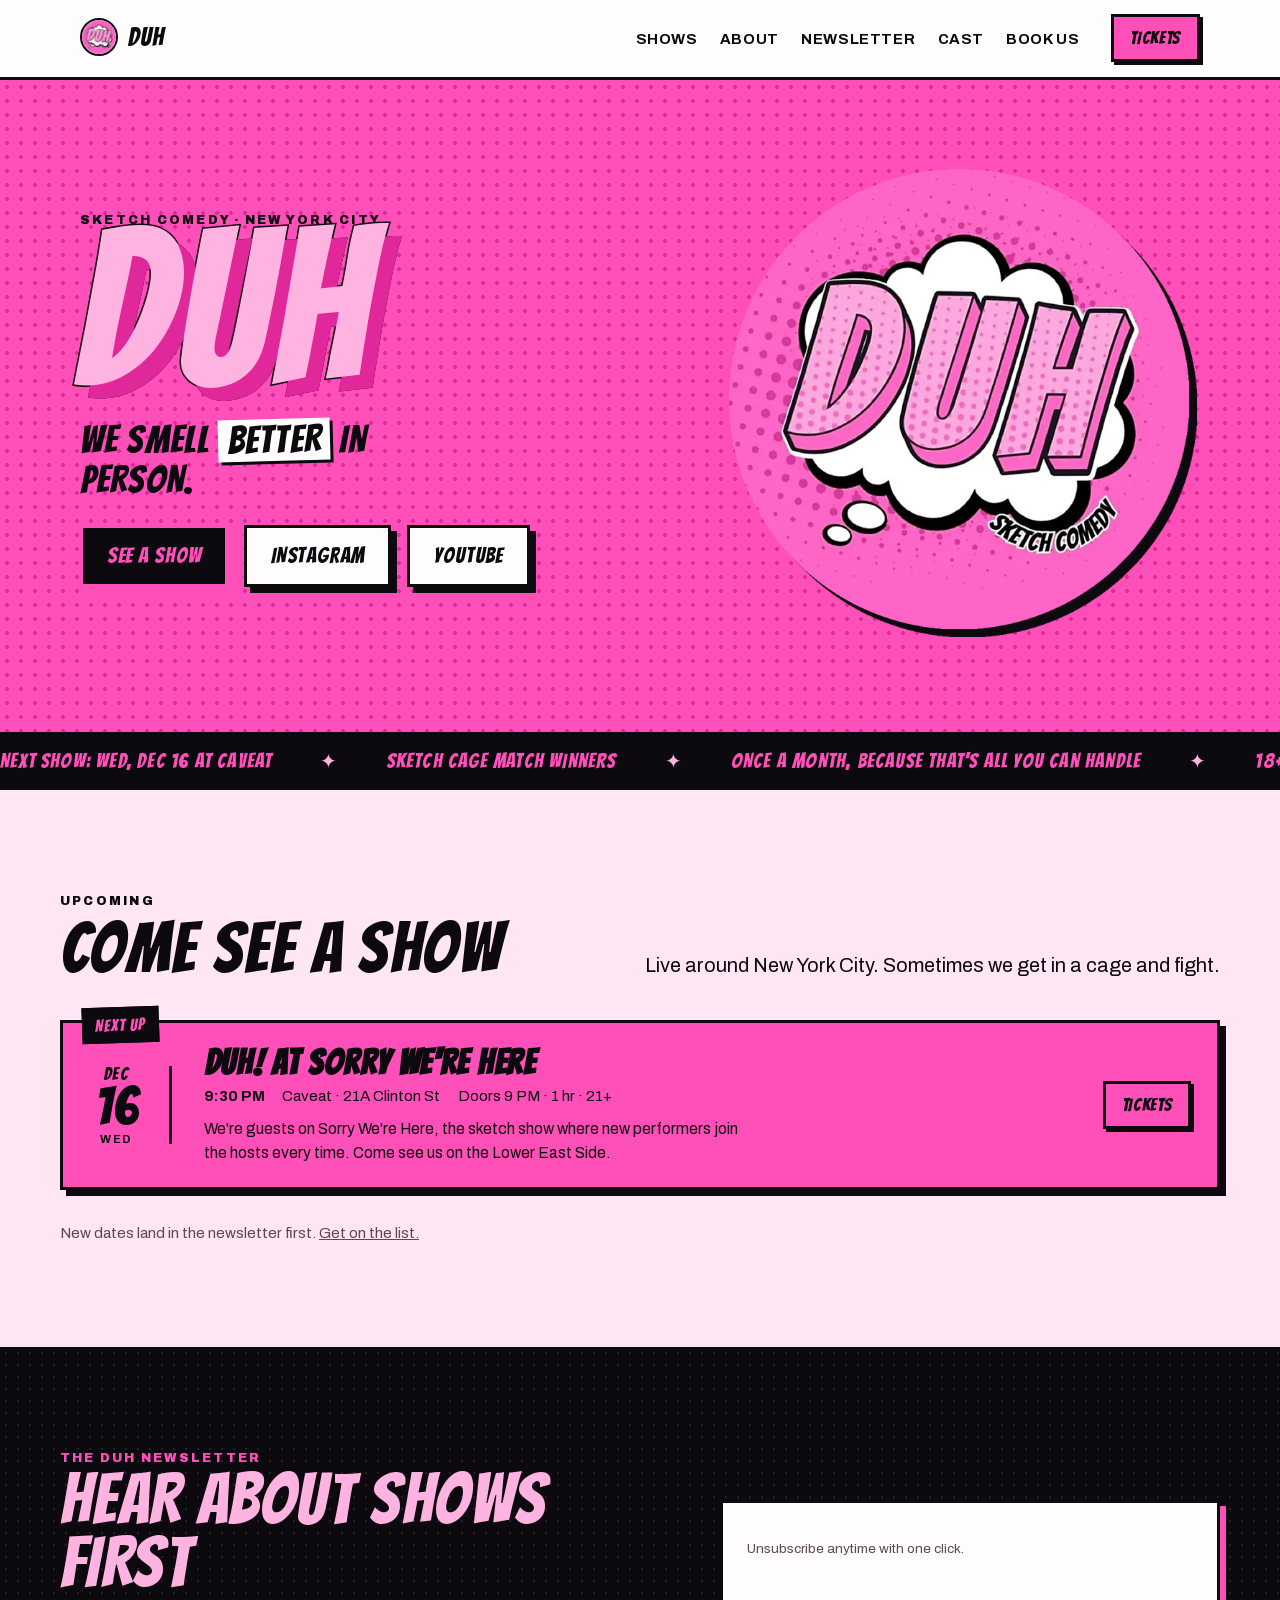
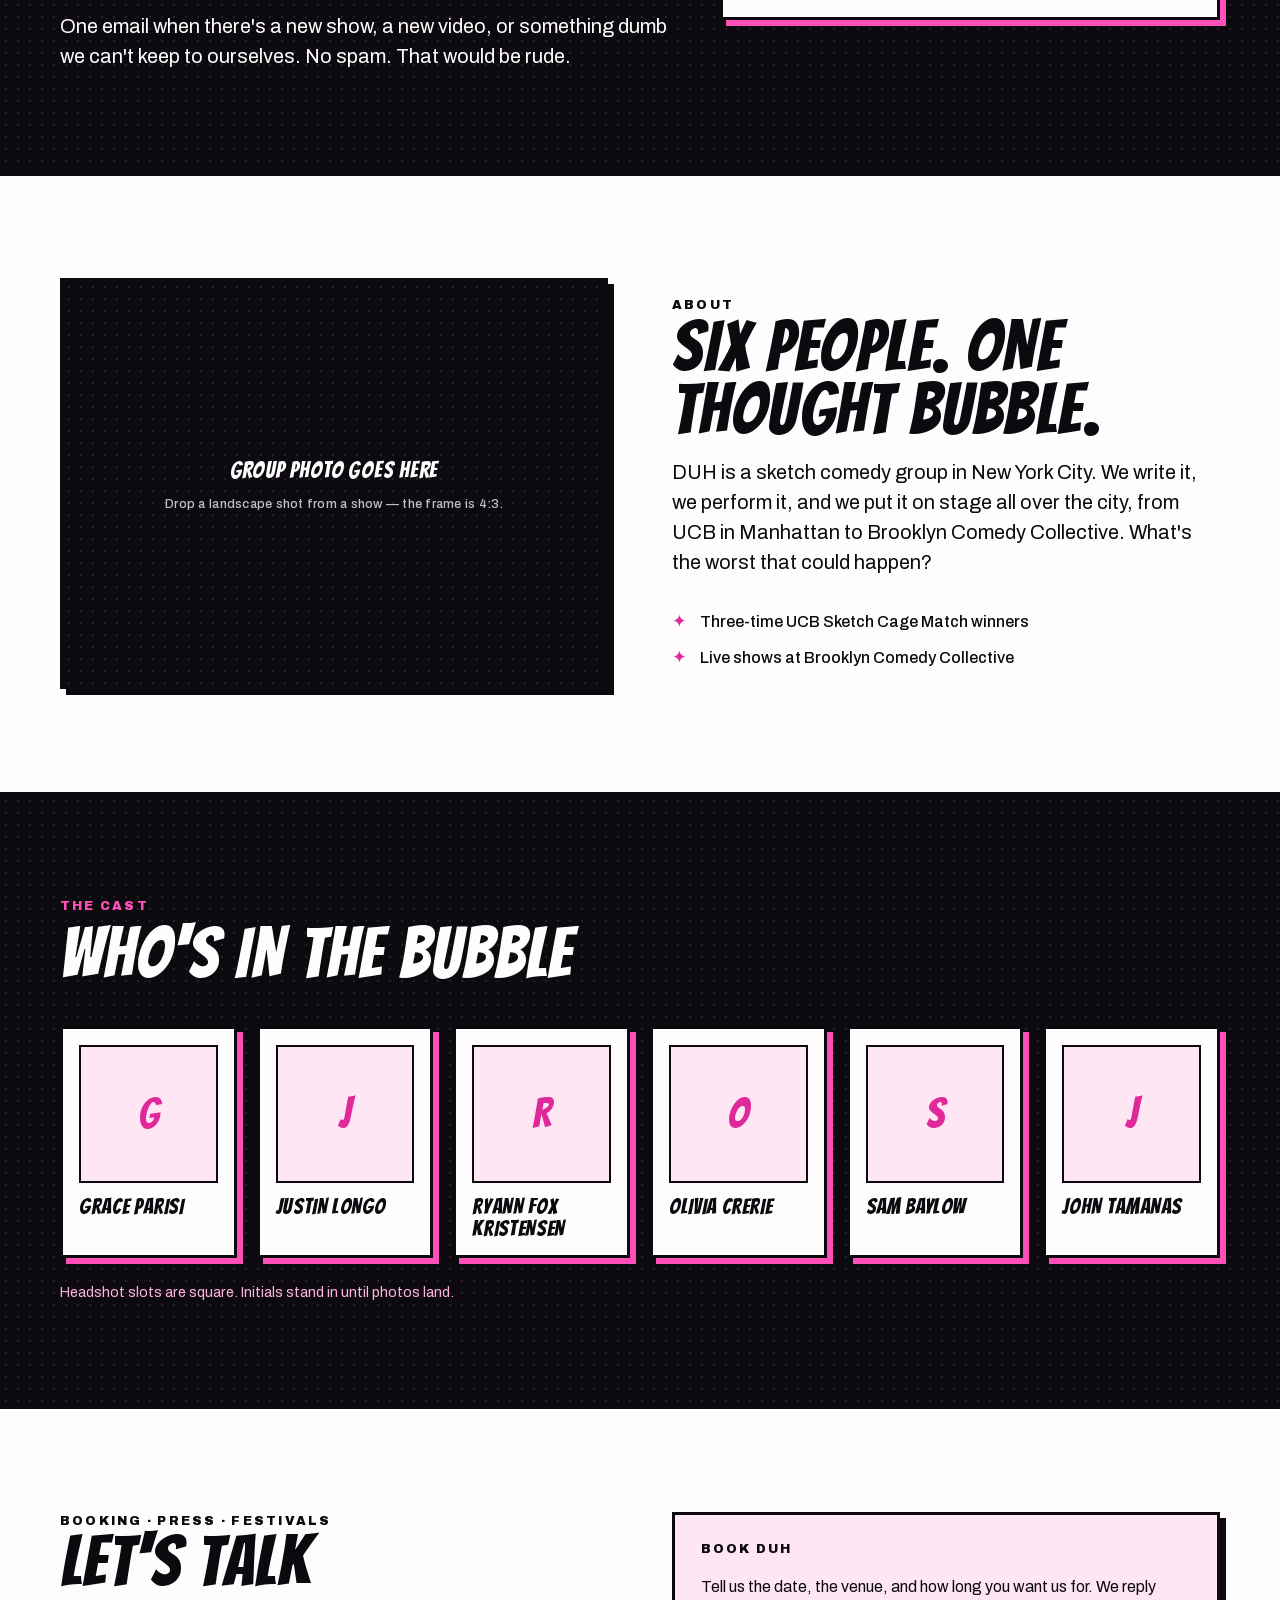
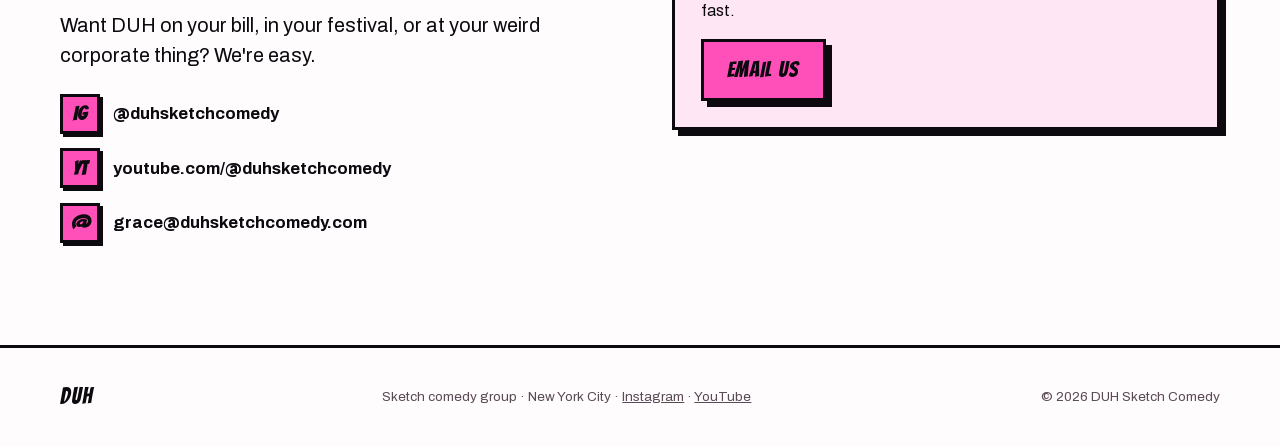
==== commit 948d3507: "About: name UCB and Brooklyn Comedy Collective Co-Authored-By: Claude Opus 5.5 <noreply@anthropic.co" ====
--- a/index.html
+++ b/index.html
@@ -462,9 +462,10 @@
     <div class="body">
       <p class="eyebrow">About</p>
       <h2 class="display">Six people. One thought bubble.</h2>
-      <p class="lede" style="margin-top:1rem">DUH is a sketch comedy group in New York City. We write it, we perform it, we put it on stage all over the city — what's the worst that could happen?</p>
+      <p class="lede" style="margin-top:1rem">DUH is a sketch comedy group in New York City. We write it, we perform it, and we put it on stage all over the city, from UCB in Manhattan to Brooklyn Comedy Collective. What's the worst that could happen?</p>
       <ul class="cred">
         <li>Three-time UCB Sketch Cage Match winners</li>
+        <li>Live shows at Brooklyn Comedy Collective</li>
       </ul>
     </div>
   </div>
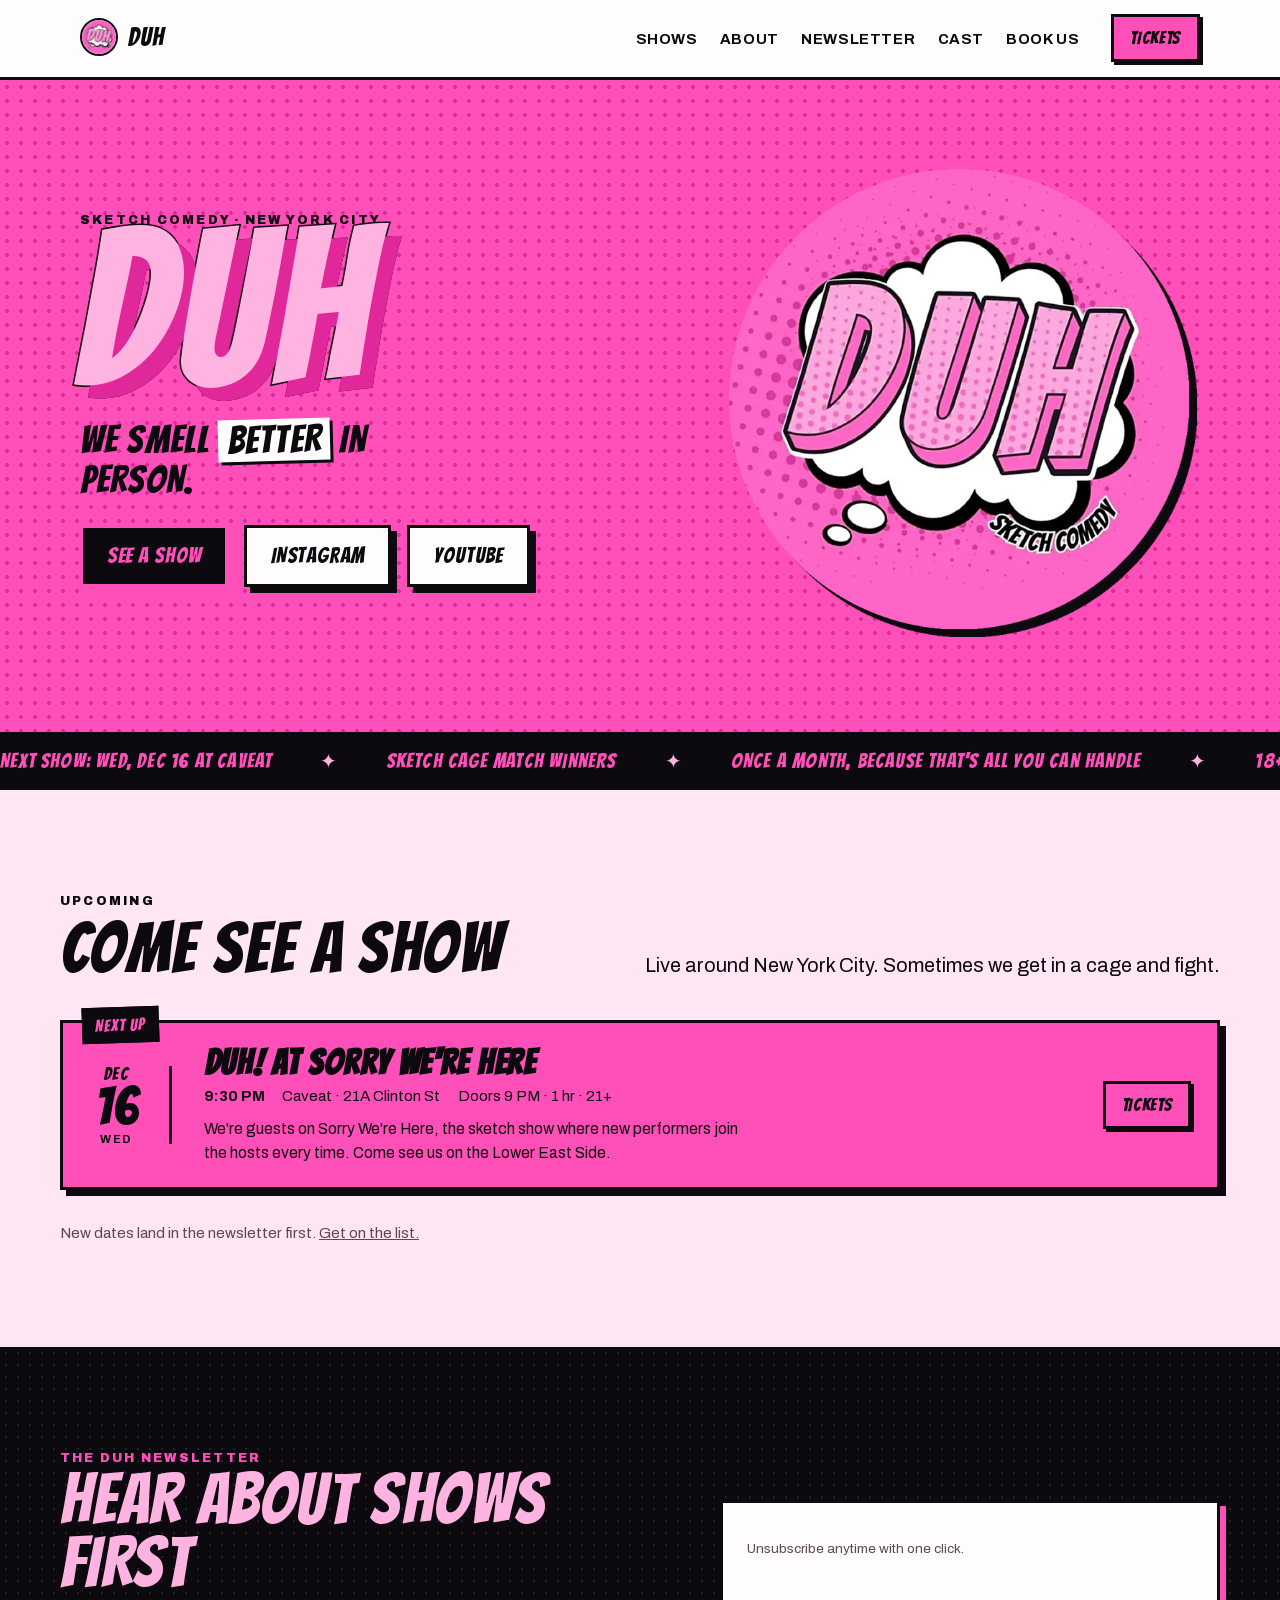
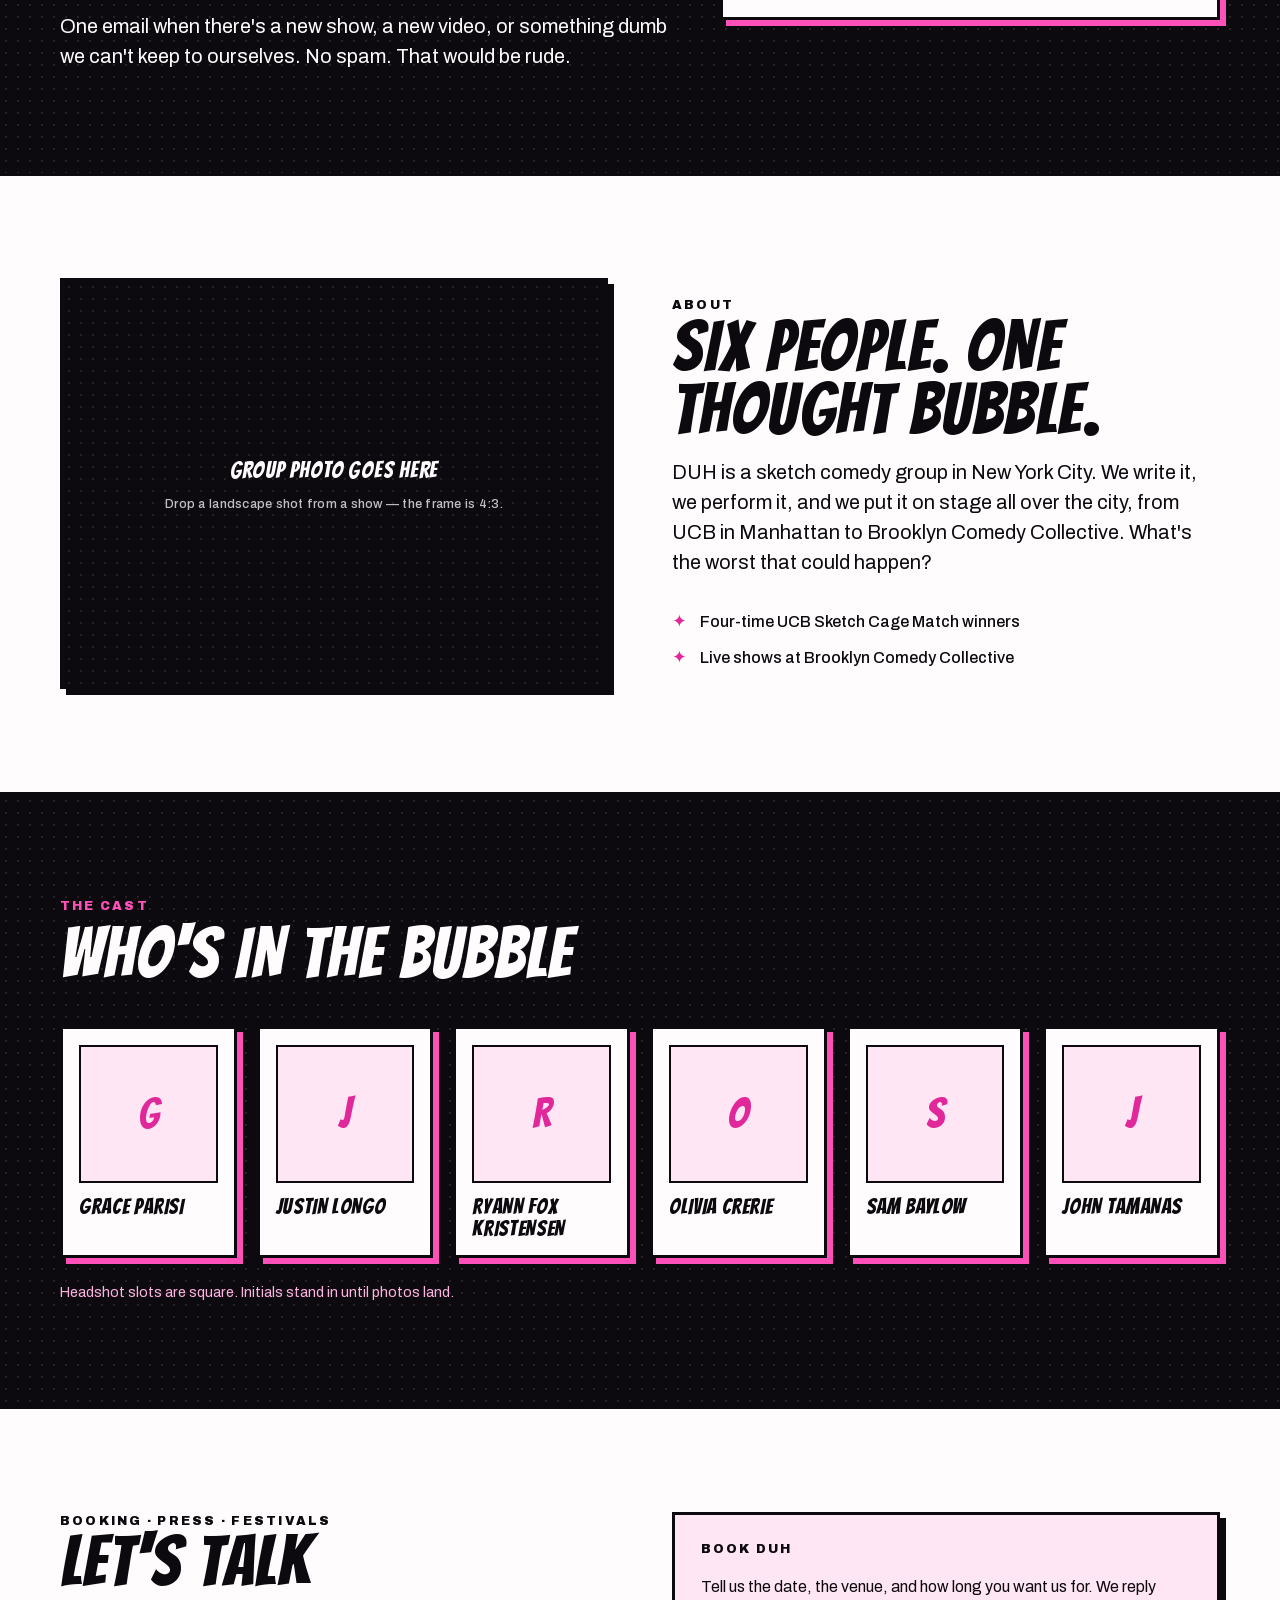
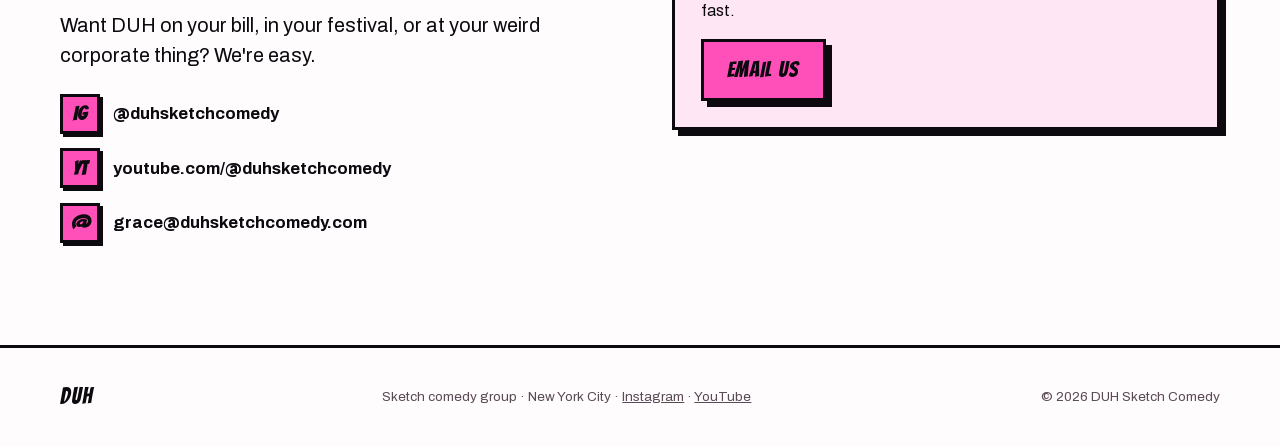
==== commit f1d6b3bb: "Four-time Sketch Cage Match winners Co-Authored-By: Claude Opus 5.5 <noreply@anthropic.com>" ====
--- a/index.html
+++ b/index.html
@@ -4,7 +4,7 @@
 <meta charset="utf-8">
 <meta name="viewport" content="width=device-width, initial-scale=1">
 <title>DUH Sketch Comedy | Live Comedy Shows in New York City</title>
-<meta name="description" content="DUH is a NYC sketch comedy group and three-time UCB Sketch Cage Match winner. Live comedy shows in Manhattan and Brooklyn. We smell better in person.">
+<meta name="description" content="DUH is a NYC sketch comedy group and four-time UCB Sketch Cage Match winner. Live comedy shows in Manhattan and Brooklyn. We smell better in person.">
 <link rel="canonical" href="https://duhsketchcomedy.com/">
 <meta property="og:site_name" content="DUH">
 <meta property="og:locale" content="en_US">
@@ -316,7 +316,7 @@
       "url": "https://duhsketchcomedy.com/",
       "logo": "https://duhsketchcomedy.com/assets/icon-512.png",
       "image": "https://duhsketchcomedy.com/assets/share.jpg",
-      "description": "DUH is a NYC sketch comedy group and three-time UCB Sketch Cage Match winner. Live comedy shows in Manhattan and Brooklyn. We smell better in person.",
+      "description": "DUH is a NYC sketch comedy group and four-time UCB Sketch Cage Match winner. Live comedy shows in Manhattan and Brooklyn. We smell better in person.",
       "genre": "Sketch comedy",
       "areaServed": {
         "@type": "City",
@@ -464,7 +464,7 @@
       <h2 class="display">Six people. One thought bubble.</h2>
       <p class="lede" style="margin-top:1rem">DUH is a sketch comedy group in New York City. We write it, we perform it, and we put it on stage all over the city, from UCB in Manhattan to Brooklyn Comedy Collective. What's the worst that could happen?</p>
       <ul class="cred">
-        <li>Three-time UCB Sketch Cage Match winners</li>
+        <li>Four-time UCB Sketch Cage Match winners</li>
         <li>Live shows at Brooklyn Comedy Collective</li>
       </ul>
     </div>
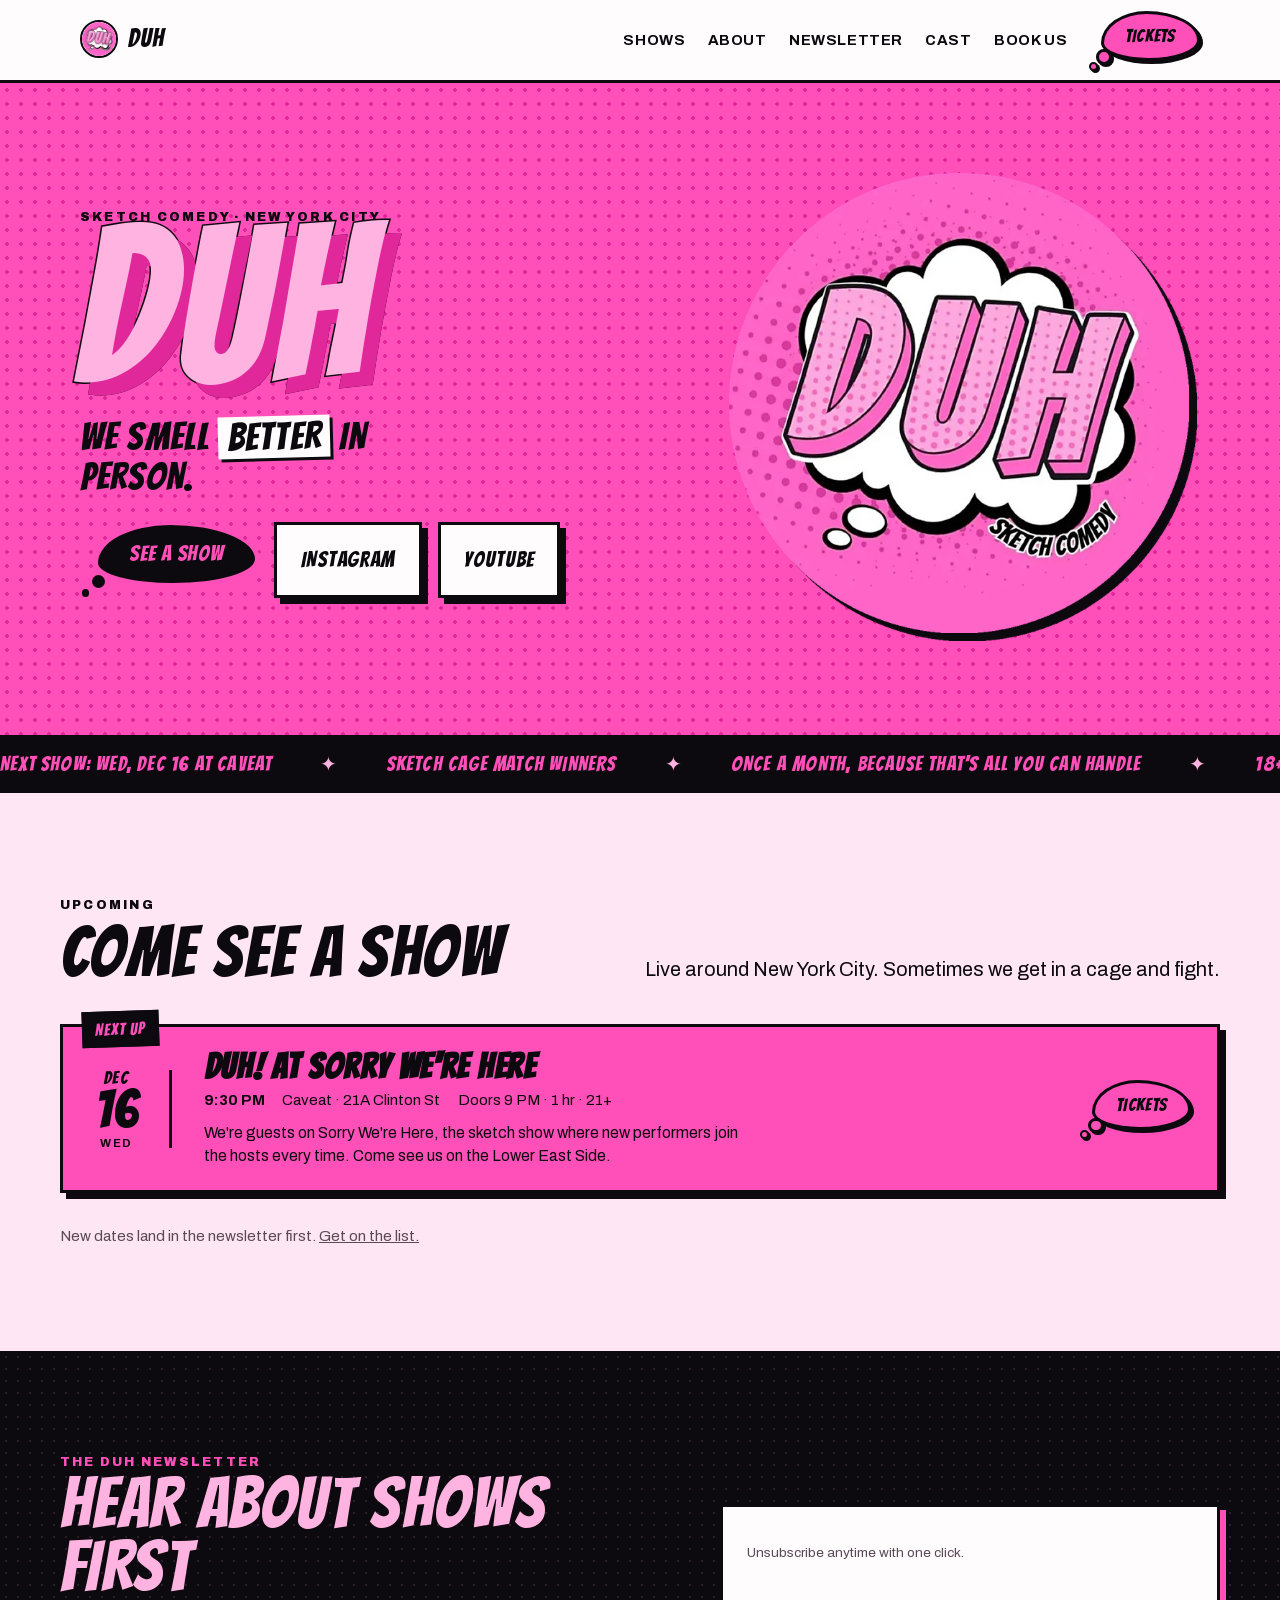
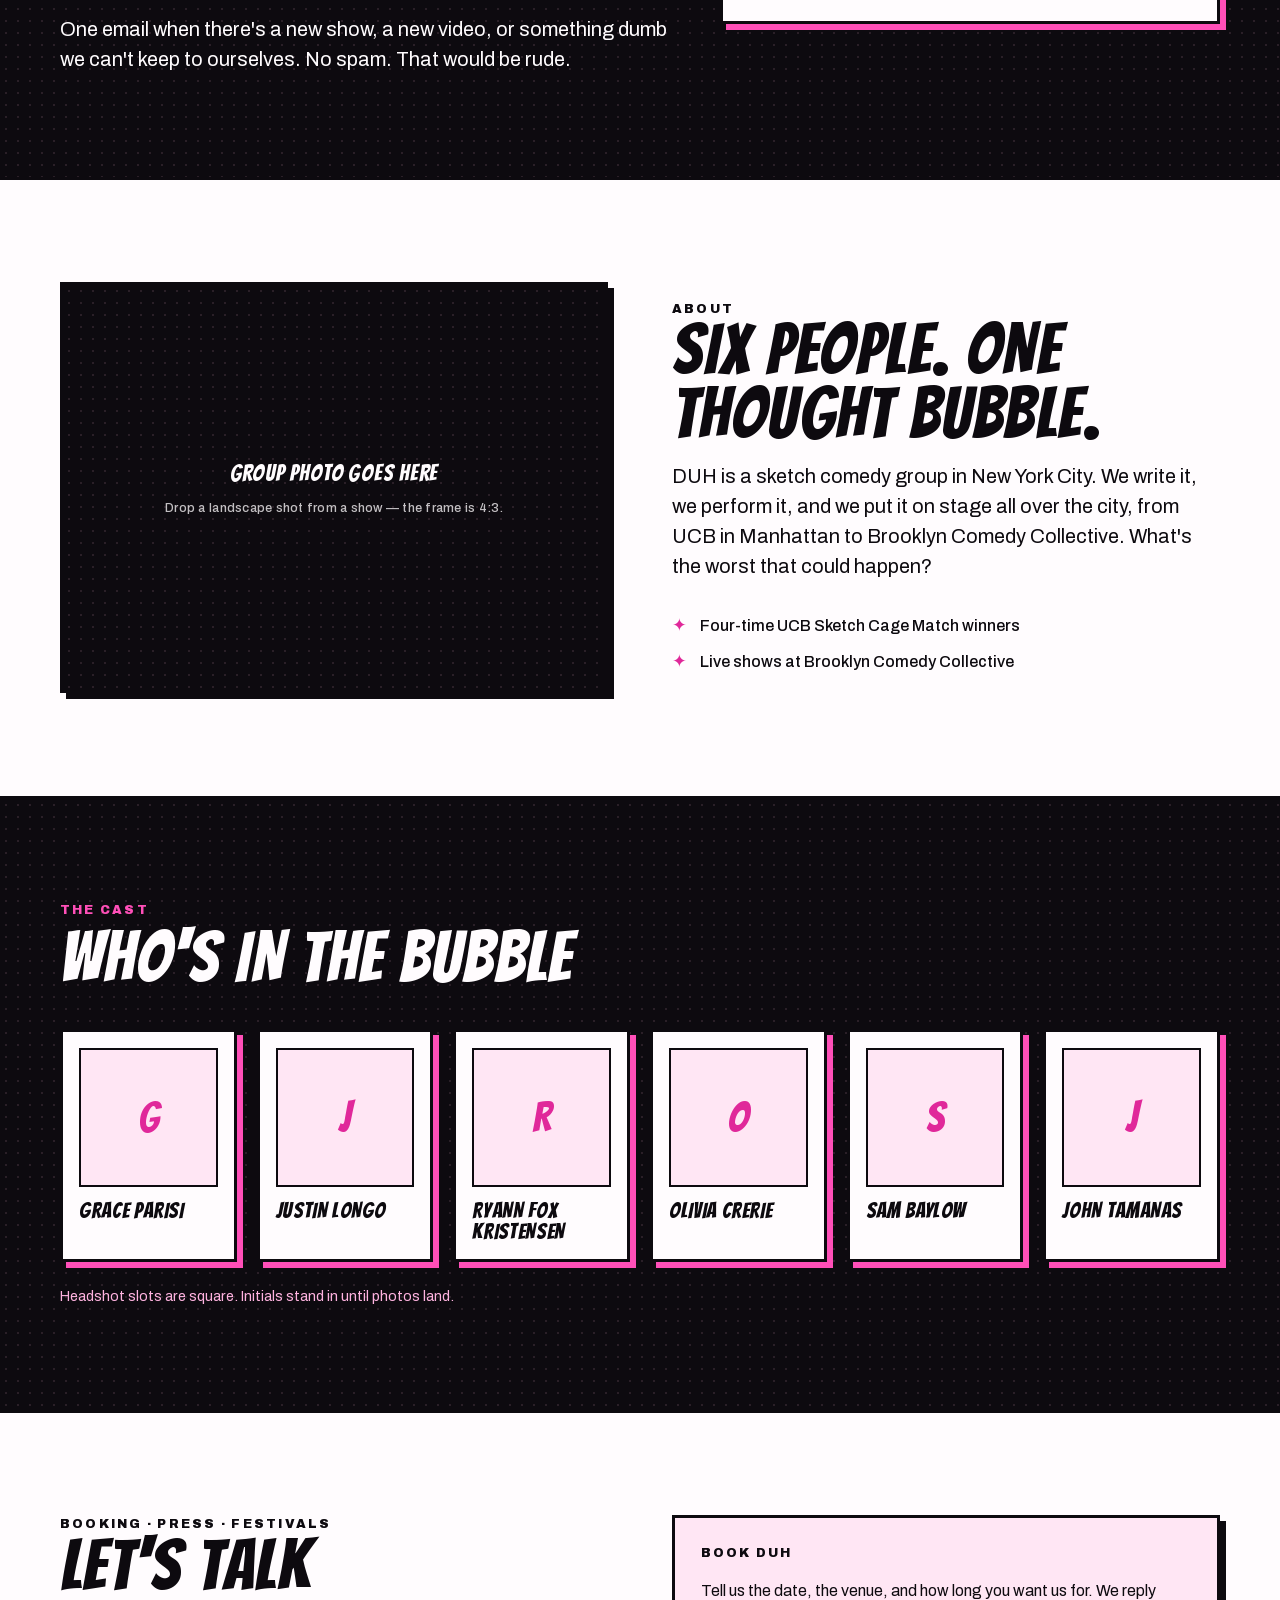
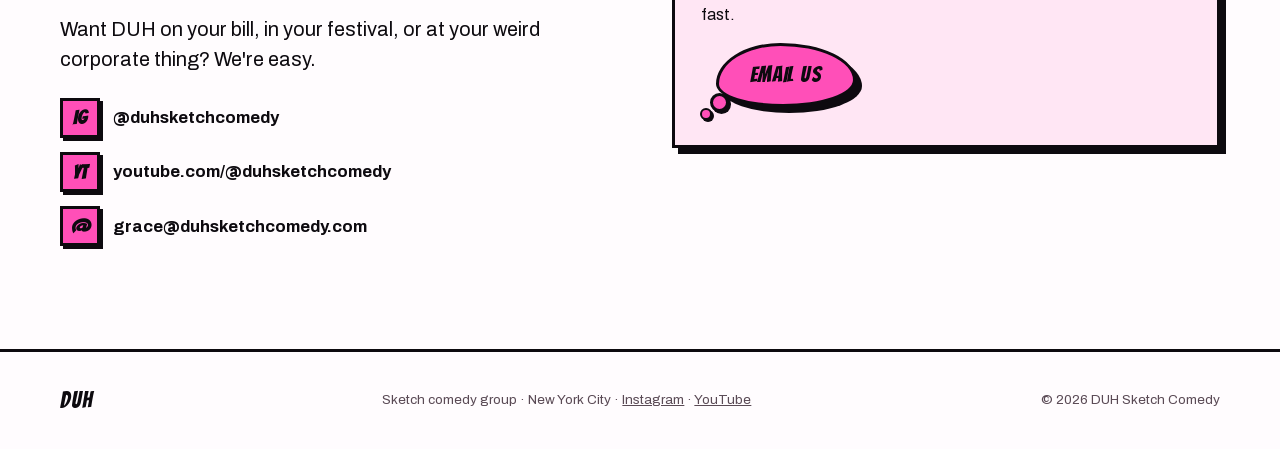
==== commit 7fb23ff4: "Preview: thought-bubble accent buttons Co-Authored-By: Claude Opus 5.5 <noreply@anthropic.com>" ====
--- a/index.html
+++ b/index.html
@@ -285,6 +285,7 @@
 .contact .card{background:var(--pink-bg);border:var(--lw) solid var(--ink);box-shadow:var(--shadow);padding:1.6rem;display:grid;gap:1rem;justify-items:start}
 .sr{position:absolute;width:1px;height:1px;overflow:hidden;clip:rect(0 0 0 0)}
 </style>
+<link rel="stylesheet" href="/assets/bubble.css">
 <!-- seo:start (generated by scripts/build_seo.py from this page: edit the page, not this block) -->
 <script type="application/ld+json">
 {
--- a/assets/bubble.css
+++ b/assets/bubble.css
@@ -0,0 +1,41 @@
+/* Thought-bubble buttons: every accented (non-ghost) .btn, plus Kit's signup button.
+   A lumpy cloud outline with two trailing puffs at the bottom left, like a comic thought bubble.
+   Ghost buttons stay square so the bubbles read as the main action. */
+.btn:not(.ghost),
+#kit-embed .formkit-submit{
+  --bshadow:var(--ink);
+  position:relative!important;
+  isolation:isolate;
+  border-radius:46% 54% 52% 48% / 64% 58% 42% 36%!important;
+  padding:.6em 1.45em;
+  margin:0 0 .55em .7em;
+  overflow:visible!important;
+}
+.btn.sm:not(.ghost){padding:.5em 1.2em;margin:0 0 .45em .55em}
+.btn.ink{--bshadow:var(--pink)}
+
+/* the two trailing puffs */
+.btn:not(.ghost)::before,.btn:not(.ghost)::after,
+#kit-embed .formkit-submit::before,#kit-embed .formkit-submit::after{
+  content:"";position:absolute;z-index:-1;border-radius:50%;
+  background:inherit;border:var(--lw) solid;border-color:inherit;
+  box-shadow:2px 2px 0 var(--bshadow);
+  pointer-events:none;
+}
+.btn:not(.ghost)::before,#kit-embed .formkit-submit::before{width:.62em;height:.62em;left:-.42em;bottom:-.38em}
+.btn:not(.ghost)::after,#kit-embed .formkit-submit::after{width:.36em;height:.36em;left:-.86em;bottom:-.72em;border-width:2px}
+.btn.sm:not(.ghost)::before{width:.55em;height:.55em}
+.btn.sm:not(.ghost)::after{width:.3em;height:.3em}
+
+/* Kit's button: keep its full width, give its label the bubble padding */
+#kit-embed .formkit-submit{width:calc(100% - .9em)!important;margin:0 0 .6em .9em!important;padding:0!important}
+#kit-embed .formkit-submit > span{padding:.6em 1.45em!important}
+
+/* focus ring follows the bubble's shape */
+.btn:not(.ghost):focus-visible,#kit-embed .formkit-submit:focus-visible{outline:3px solid var(--ink);outline-offset:4px}
+.btn.ink:focus-visible{outline-color:var(--pink)}
+
+/* full-width bubbles in narrow layouts still leave room for the puffs */
+@media (max-width:640px){ .show > .btn:not(.ghost){margin-left:.7em} }
+@media (forced-colors:active){ .btn:not(.ghost)::before,.btn:not(.ghost)::after{border-color:ButtonText} }
+@media (max-width:760px){ .nav .btn.cta:not(.ghost){margin-left:auto} }
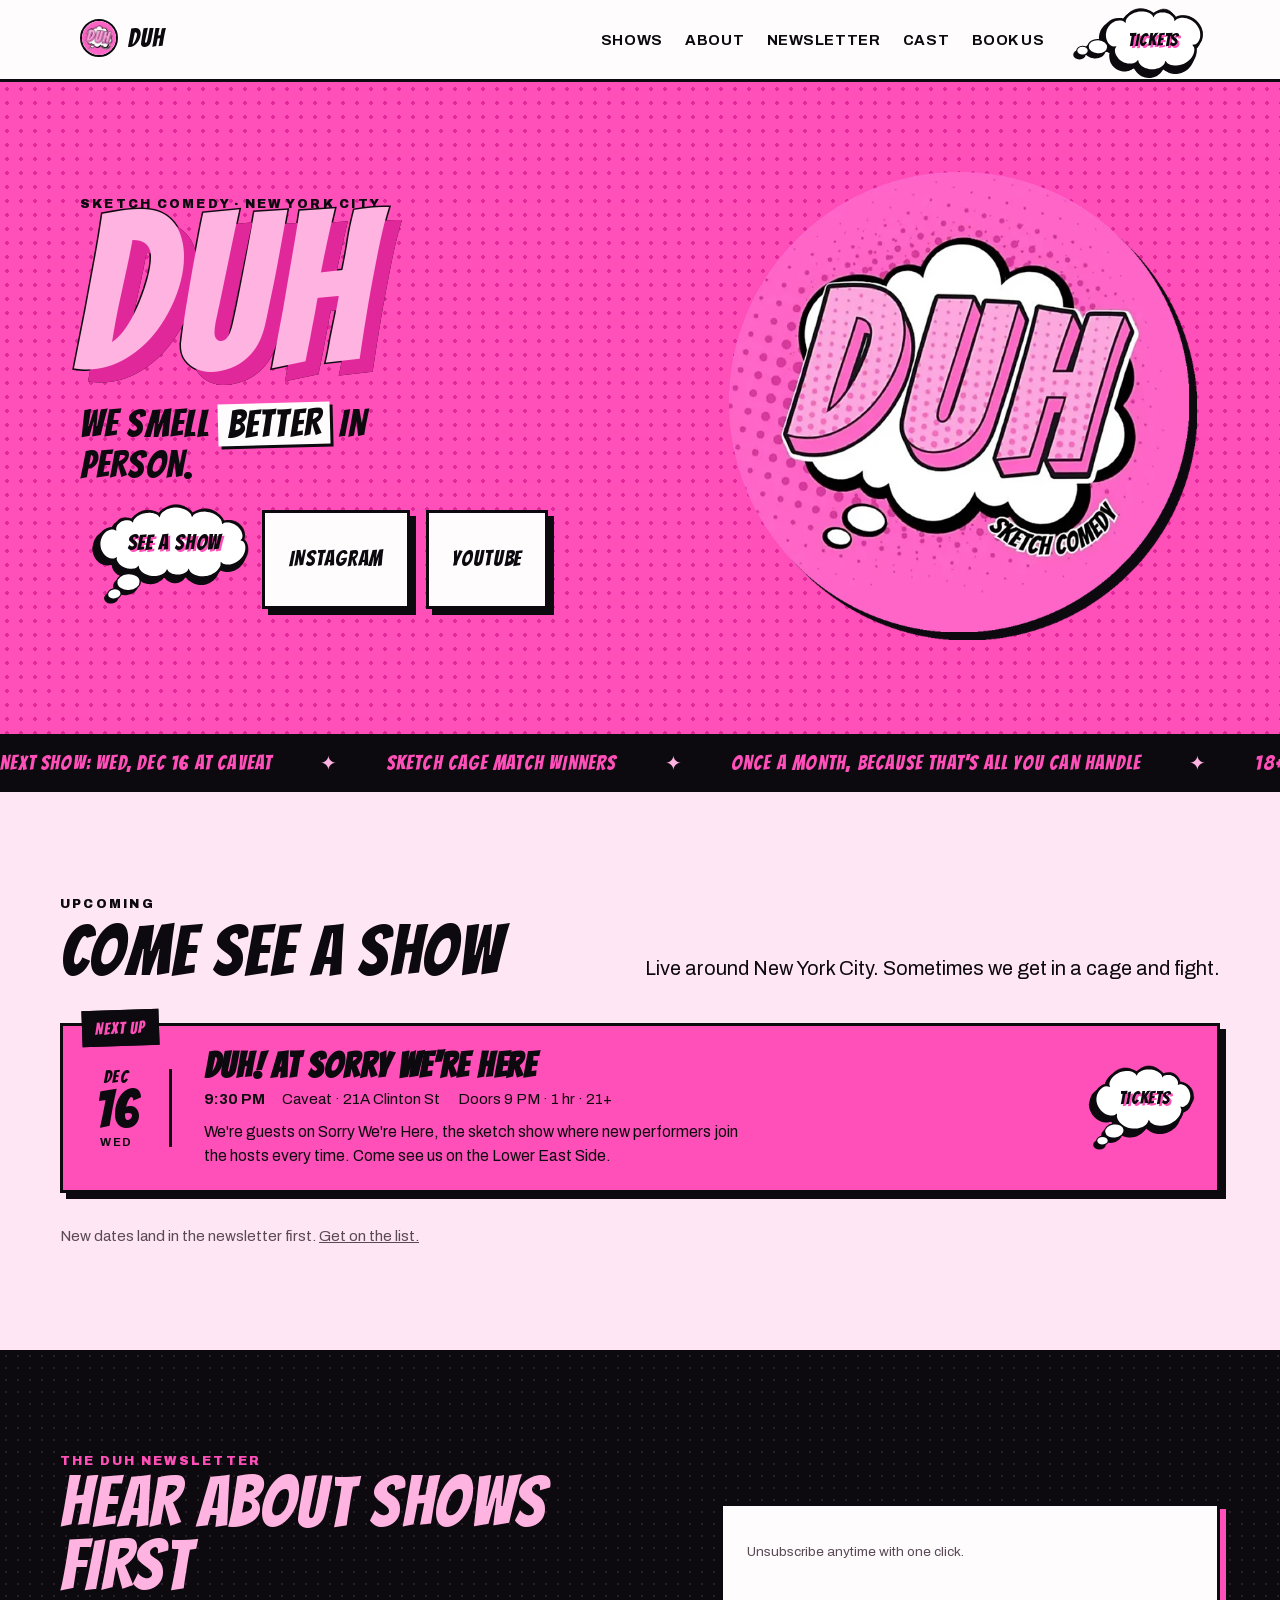
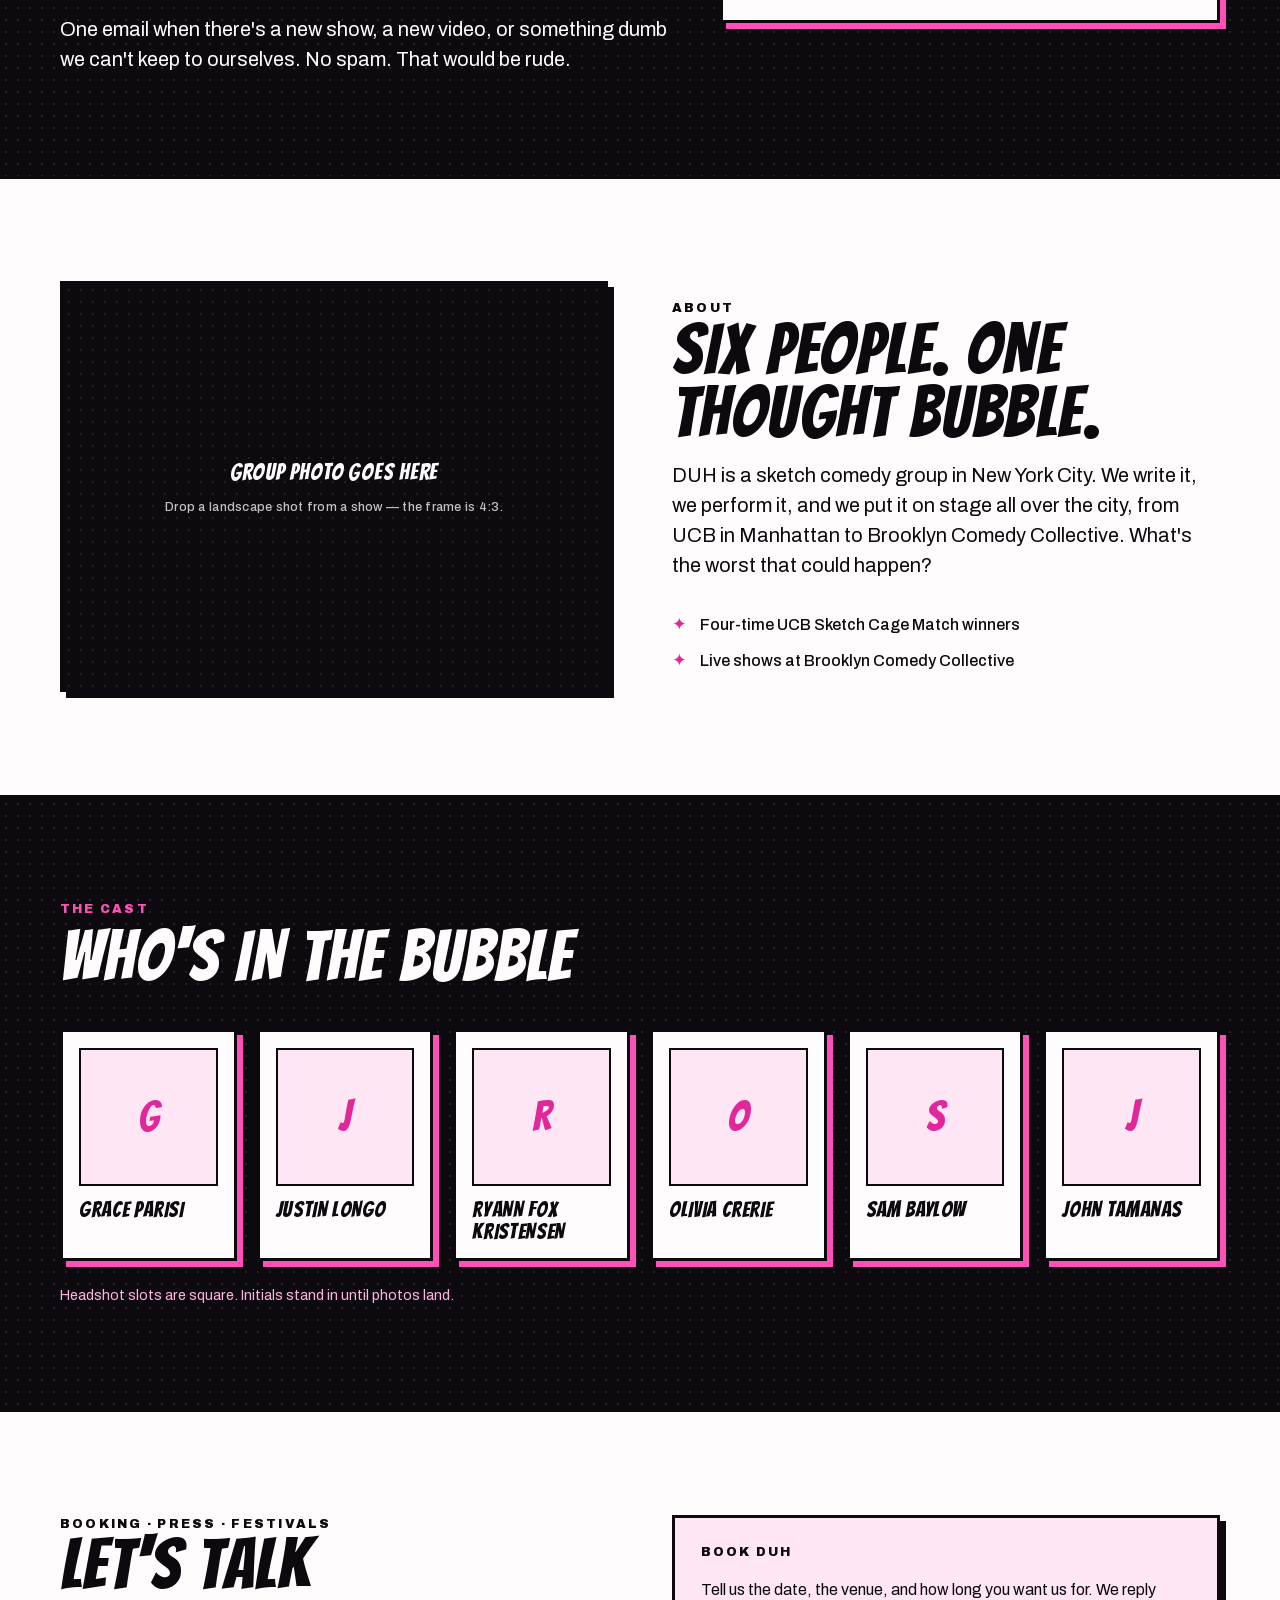
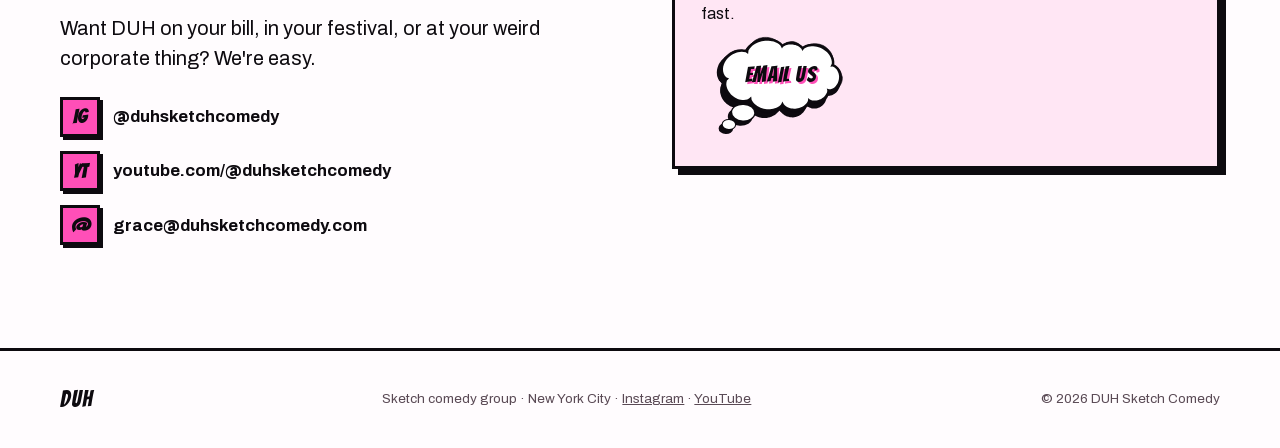
==== commit 94b600c1: "Preview: each button its own hand-drawn oval thought bubble assets/bubble.js draws a seeded, distinc" ====
--- a/index.html
+++ b/index.html
@@ -285,7 +285,7 @@
 .contact .card{background:var(--pink-bg);border:var(--lw) solid var(--ink);box-shadow:var(--shadow);padding:1.6rem;display:grid;gap:1rem;justify-items:start}
 .sr{position:absolute;width:1px;height:1px;overflow:hidden;clip:rect(0 0 0 0)}
 </style>
-<link rel="stylesheet" href="/assets/bubble.css">
+<link rel="stylesheet" href="/assets/bubble.css"><script src="/assets/bubble.js" defer></script>
 <!-- seo:start (generated by scripts/build_seo.py from this page: edit the page, not this block) -->
 <script type="application/ld+json">
 {
--- a/assets/bubble.css
+++ b/assets/bubble.css
@@ -1,41 +1,47 @@
-/* Thought-bubble buttons: every accented (non-ghost) .btn, plus Kit's signup button.
-   A lumpy cloud outline with two trailing puffs at the bottom left, like a comic thought bubble.
-   Ghost buttons stay square so the bubbles read as the main action. */
+/* Thought-bubble buttons, drawn like the white thought bubble in the DUH logo.
+   Applies to every accented (non-ghost) .btn and to Kit's signup button; ghost buttons
+   stay square so the bubbles read as the main action.
+
+   assets/bubble.js draws each button its own hand-inked oval cloud (with the two trailing
+   puffs) and widens the button so the label sits inside the oval. Until it runs, or
+   without JavaScript, the button is a plain white oval with an ink outline and shadow. */
 .btn:not(.ghost),
 #kit-embed .formkit-submit{
-  --bshadow:var(--ink);
-  position:relative!important;
-  isolation:isolate;
-  border-radius:46% 54% 52% 48% / 64% 58% 42% 36%!important;
-  padding:.6em 1.45em;
-  margin:0 0 .55em .7em;
+  position:relative!important;isolation:isolate;
+  background:#fff!important;
+  border:3px solid var(--ink)!important;border-radius:50%!important;
+  box-shadow:-3px 4px 0 var(--ink)!important;
+  color:var(--ink)!important;
+  text-shadow:2px 2px 0 var(--pink);
+  line-height:1;justify-content:center;text-align:center;
+  padding:.9em 1.9em;min-height:0;max-width:100%;
+  margin:0 0 1.5em 1em;
   overflow:visible!important;
 }
-.btn.sm:not(.ghost){padding:.5em 1.2em;margin:0 0 .45em .55em}
-.btn.ink{--bshadow:var(--pink)}
+.btn.sm:not(.ghost){padding:.95em 1.6em;margin:0 0 1.2em .8em}
+.nav .btn.cta:not(.ghost){margin:0 0 0 2.4rem}
+.btn:not(.ghost):hover{transform:translate(-2px,-2px)}
+.btn:not(.ghost):active{transform:translate(2px,2px)}
 
-/* the two trailing puffs */
-.btn:not(.ghost)::before,.btn:not(.ghost)::after,
-#kit-embed .formkit-submit::before,#kit-embed .formkit-submit::after{
-  content:"";position:absolute;z-index:-1;border-radius:50%;
-  background:inherit;border:var(--lw) solid;border-color:inherit;
-  box-shadow:2px 2px 0 var(--bshadow);
-  pointer-events:none;
+/* once the drawing is in, the CSS oval steps aside */
+.btn.bubbled,#kit-embed .formkit-submit.bubbled{background:transparent!important;border-color:transparent!important;box-shadow:none!important}
+.bubble-art{position:absolute;z-index:-1;display:block;pointer-events:none}
+.bubble-art svg{display:block;width:100%;height:100%;overflow:visible}
+
+/* Kit's button: sized to its label, like the other bubbles */
+#kit-embed .formkit-submit{width:auto!important;min-width:0!important;justify-self:start;margin:0 0 1.6em 1em!important;padding:0!important;min-height:0!important}
+#kit-embed .formkit-submit > span{padding:.9em 1.9em!important;line-height:1!important;color:var(--ink)!important}
+#kit-embed .formkit-submit:hover{transform:translate(-2px,-2px)!important}
+
+/* keyboard focus: a dashed oval around the bubble */
+.btn:not(.ghost):focus-visible,#kit-embed .formkit-submit:focus-visible{outline:3px dashed var(--ink);outline-offset:6px}
+
+/* narrow layouts */
+@media (max-width:640px){ .show > .btn:not(.ghost){margin-left:1em;justify-self:start} }
+@media (max-width:760px){ .nav .btn.cta:not(.ghost){margin-left:auto} }
+
+/* Windows high contrast: drop the drawing, keep a plain outlined button */
+@media (forced-colors:active){
+  .bubble-art{display:none}
+  .btn:not(.ghost),#kit-embed .formkit-submit{border:2px solid ButtonText!important}
 }
-.btn:not(.ghost)::before,#kit-embed .formkit-submit::before{width:.62em;height:.62em;left:-.42em;bottom:-.38em}
-.btn:not(.ghost)::after,#kit-embed .formkit-submit::after{width:.36em;height:.36em;left:-.86em;bottom:-.72em;border-width:2px}
-.btn.sm:not(.ghost)::before{width:.55em;height:.55em}
-.btn.sm:not(.ghost)::after{width:.3em;height:.3em}
-
-/* Kit's button: keep its full width, give its label the bubble padding */
-#kit-embed .formkit-submit{width:calc(100% - .9em)!important;margin:0 0 .6em .9em!important;padding:0!important}
-#kit-embed .formkit-submit > span{padding:.6em 1.45em!important}
-
-/* focus ring follows the bubble's shape */
-.btn:not(.ghost):focus-visible,#kit-embed .formkit-submit:focus-visible{outline:3px solid var(--ink);outline-offset:4px}
-.btn.ink:focus-visible{outline-color:var(--pink)}
-
-/* full-width bubbles in narrow layouts still leave room for the puffs */
-@media (max-width:640px){ .show > .btn:not(.ghost){margin-left:.7em} }
-@media (forced-colors:active){ .btn:not(.ghost)::before,.btn:not(.ghost)::after{border-color:ButtonText} }
-@media (max-width:760px){ .nav .btn.cta:not(.ghost){margin-left:auto} }
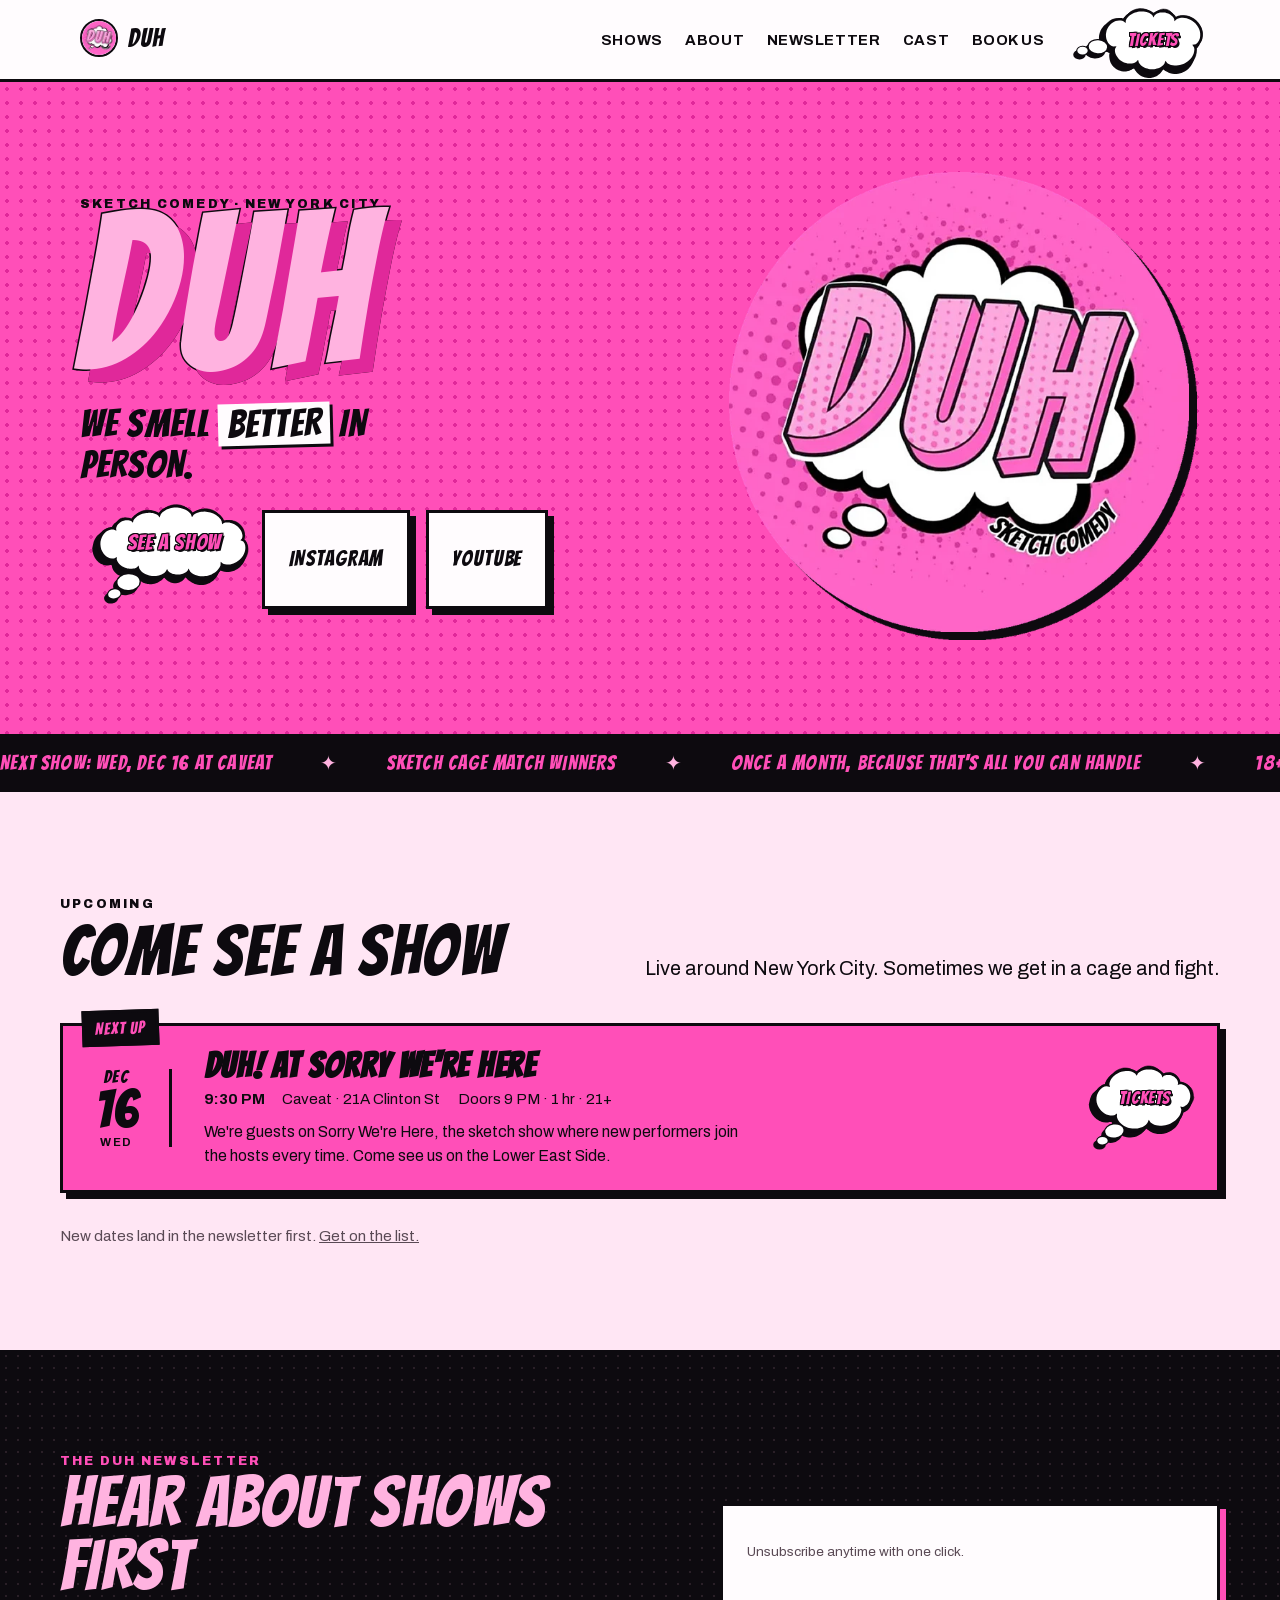
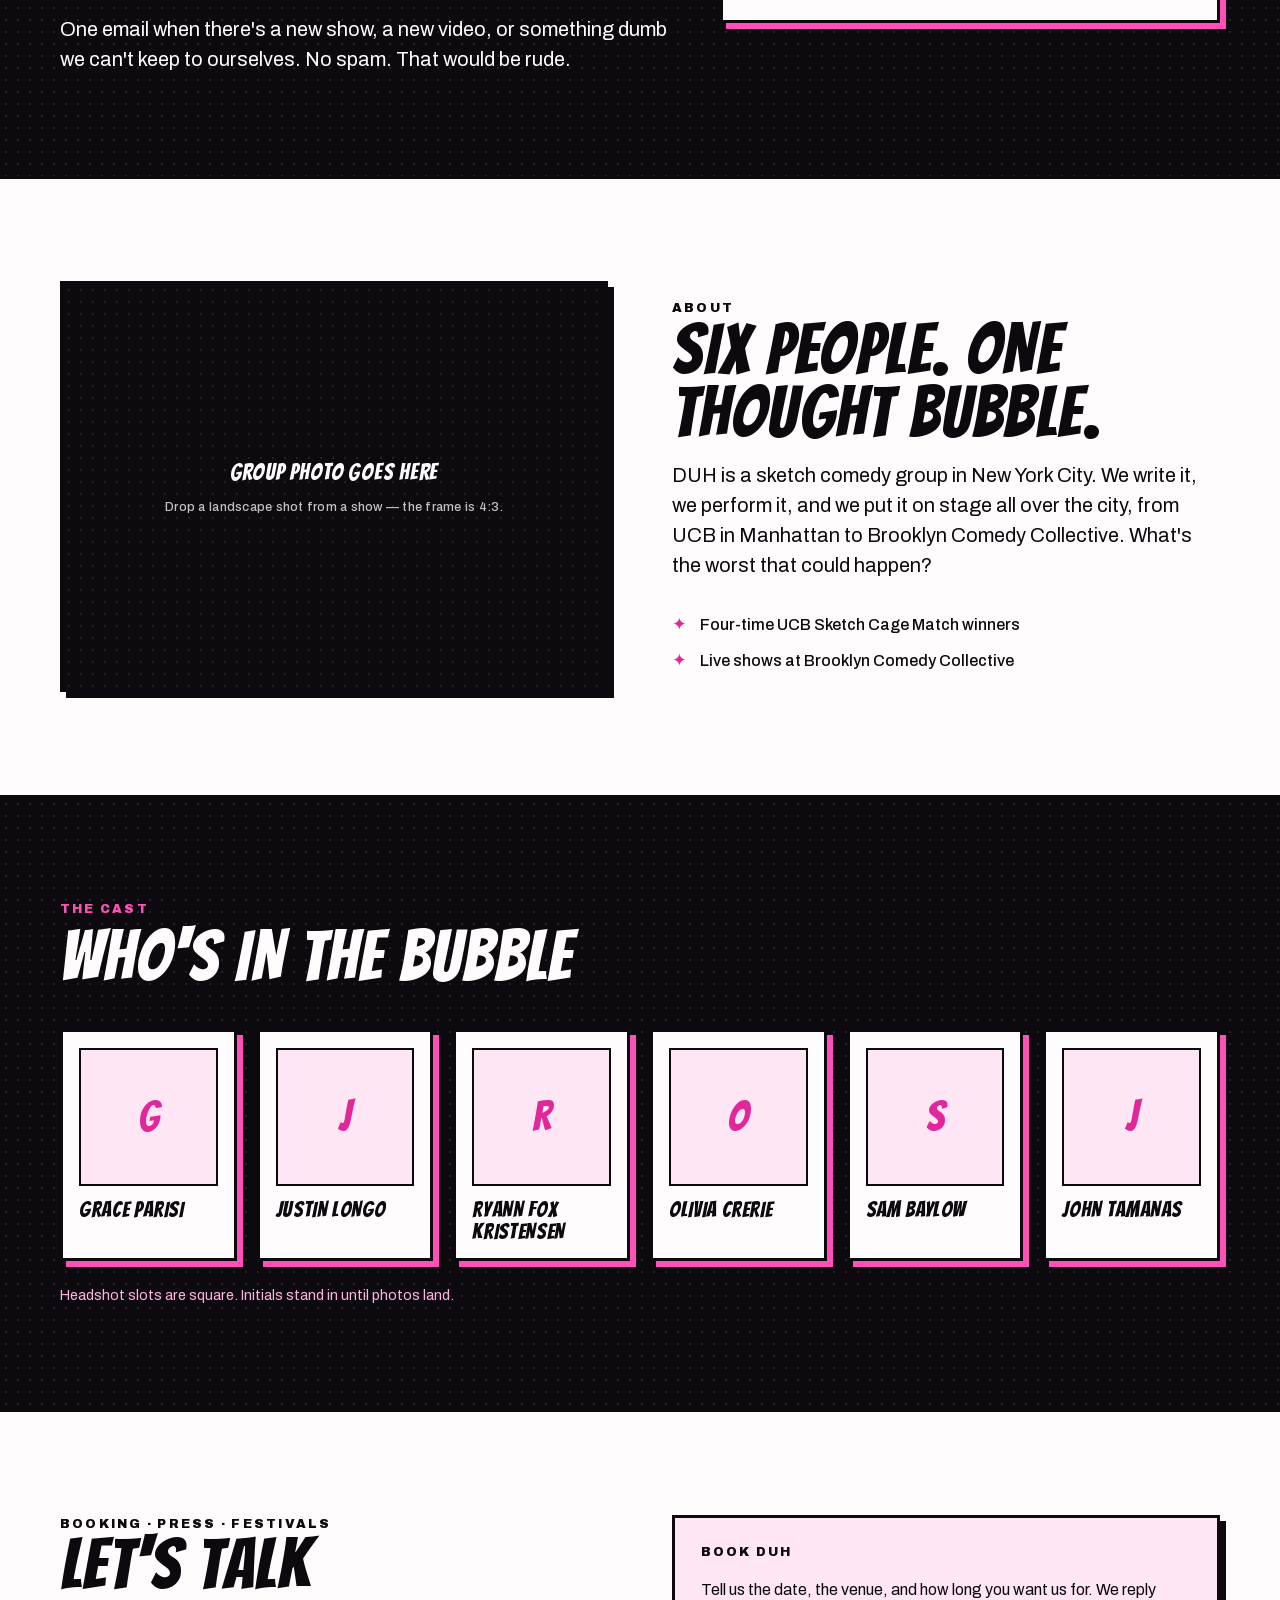
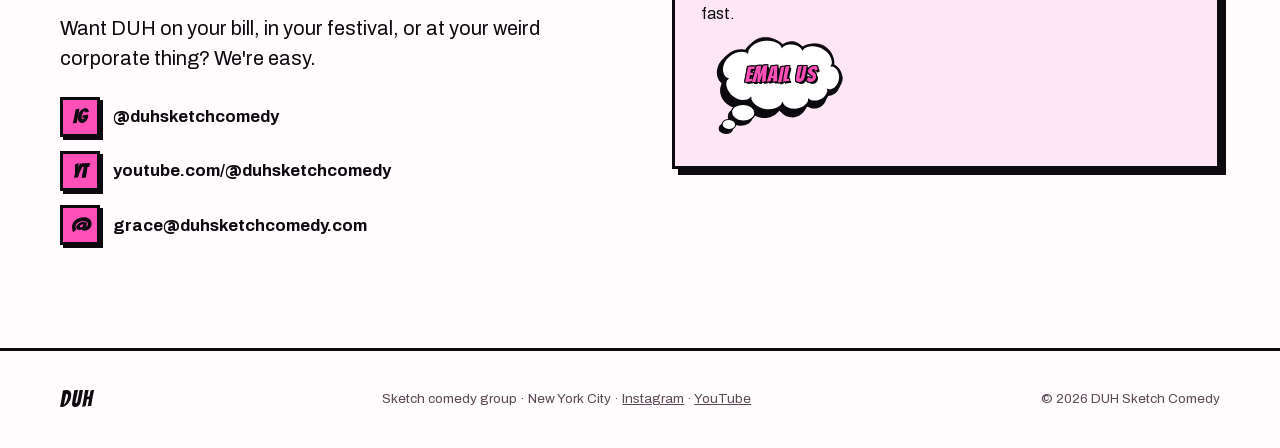
==== commit 2d914e34: "Preview: stack Sign me up on two lines so its bubble stays round Co-Authored-By: Claude Opus 5.5 <no" ====
--- a/index.html
+++ b/index.html
@@ -448,7 +448,7 @@
       <label>First name <input type="text" name="fields[first_name]" autocomplete="given-name"></label>
       <label>Email <input type="email" name="email_address" required autocomplete="email"></label>
       <label class="hp" aria-hidden="true">Leave this empty <input type="text" name="website" tabindex="-1" autocomplete="off"></label>
-      <button class="btn" type="submit">Sign me up</button>
+      <button class="btn" type="submit" aria-label="Sign me up">Sign me<br>up</button>
       <p class="msg" role="status"></p>
       <p class="hint">Unsubscribe anytime with one click.</p>
     </form>
@@ -612,7 +612,7 @@
     const tidy = () => {
       const kf = slot.querySelector('.formkit-form'); if(!kf) return;
       const em = kf.querySelector('input[name="email_address"]'); if(em) em.placeholder = 'Your email';
-      const sp = kf.querySelector('.formkit-submit > span'); if(sp && sp.textContent !== 'Sign me up') sp.textContent = 'Sign me up';
+      const sp = kf.querySelector('.formkit-submit > span'); if(sp && sp.innerHTML !== 'Sign me<br>up'){ sp.innerHTML = 'Sign me<br>up'; sp.parentNode.setAttribute('aria-label', 'Sign me up'); }
       if(kf.nextSibling !== hint) slot.appendChild(hint);
     };
     new MutationObserver(tidy).observe(slot, {childList:true, subtree:true});
@@ -621,7 +621,7 @@
       if(document.querySelector('form.formkit-form, [data-uid="' + KIT_EMBED_UID + '"]:not(script), #kit-embed iframe')) return;
       const page = KIT_EMBED_SRC.replace(/\/index\.js$/, '');
       slot.innerHTML = '<p style="font-weight:700;margin:0 0 1rem">Get on the list:</p>' +
-        '<a class="btn" href="' + page + '" target="_blank" rel="noopener">Sign me up</a>';
+        '<a class="btn" href="' + page + '" target="_blank" rel="noopener" aria-label="Sign me up">Sign me<br>up</a>';
     }, 8000);
     return;
   }
--- a/assets/bubble.css
+++ b/assets/bubble.css
@@ -11,8 +11,11 @@
   background:#fff!important;
   border:3px solid var(--ink)!important;border-radius:50%!important;
   box-shadow:-3px 4px 0 var(--ink)!important;
-  color:var(--ink)!important;
-  text-shadow:2px 2px 0 var(--pink);
+  /* lettering like the logo's: pink letters, a thin ink outline, a hard ink drop behind */
+  color:var(--pink)!important;
+  text-shadow:1px 0 0 var(--ink),-1px 0 0 var(--ink),0 1px 0 var(--ink),0 -1px 0 var(--ink),
+    1px 1px 0 var(--ink),-1px -1px 0 var(--ink),1px -1px 0 var(--ink),-1px 1px 0 var(--ink),
+    2px 2px 0 var(--ink);
   line-height:1;justify-content:center;text-align:center;
   padding:.9em 1.9em;min-height:0;max-width:100%;
   margin:0 0 1.5em 1em;
@@ -30,7 +33,7 @@
 
 /* Kit's button: sized to its label, like the other bubbles */
 #kit-embed .formkit-submit{width:auto!important;min-width:0!important;justify-self:start;margin:0 0 1.6em 1em!important;padding:0!important;min-height:0!important}
-#kit-embed .formkit-submit > span{padding:.9em 1.9em!important;line-height:1!important;color:var(--ink)!important}
+#kit-embed .formkit-submit > span{padding:.9em 1.9em!important;line-height:1!important;color:var(--pink)!important}
 #kit-embed .formkit-submit:hover{transform:translate(-2px,-2px)!important}
 
 /* keyboard focus: a dashed oval around the bubble */
@@ -43,5 +46,5 @@
 /* Windows high contrast: drop the drawing, keep a plain outlined button */
 @media (forced-colors:active){
   .bubble-art{display:none}
-  .btn:not(.ghost),#kit-embed .formkit-submit{border:2px solid ButtonText!important}
+  .btn:not(.ghost),#kit-embed .formkit-submit{border:2px solid ButtonText!important;text-shadow:none}
 }
